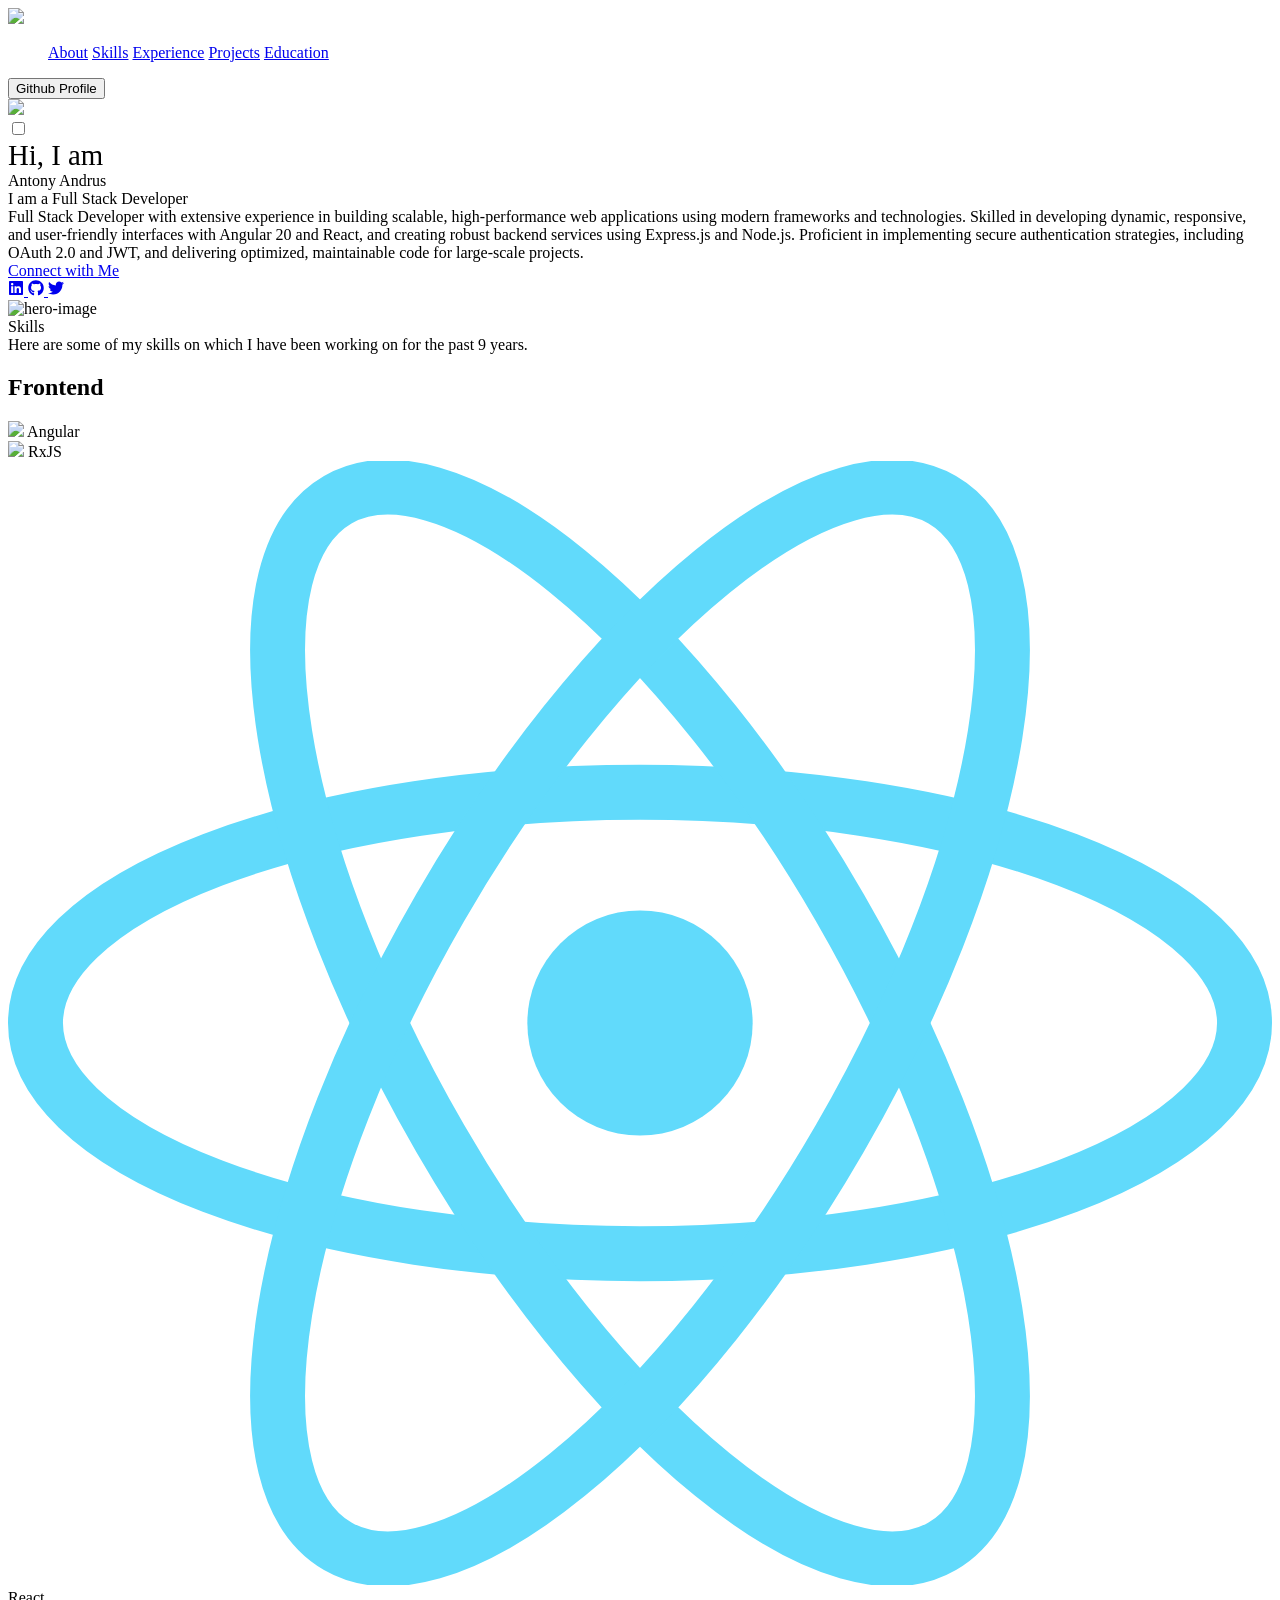
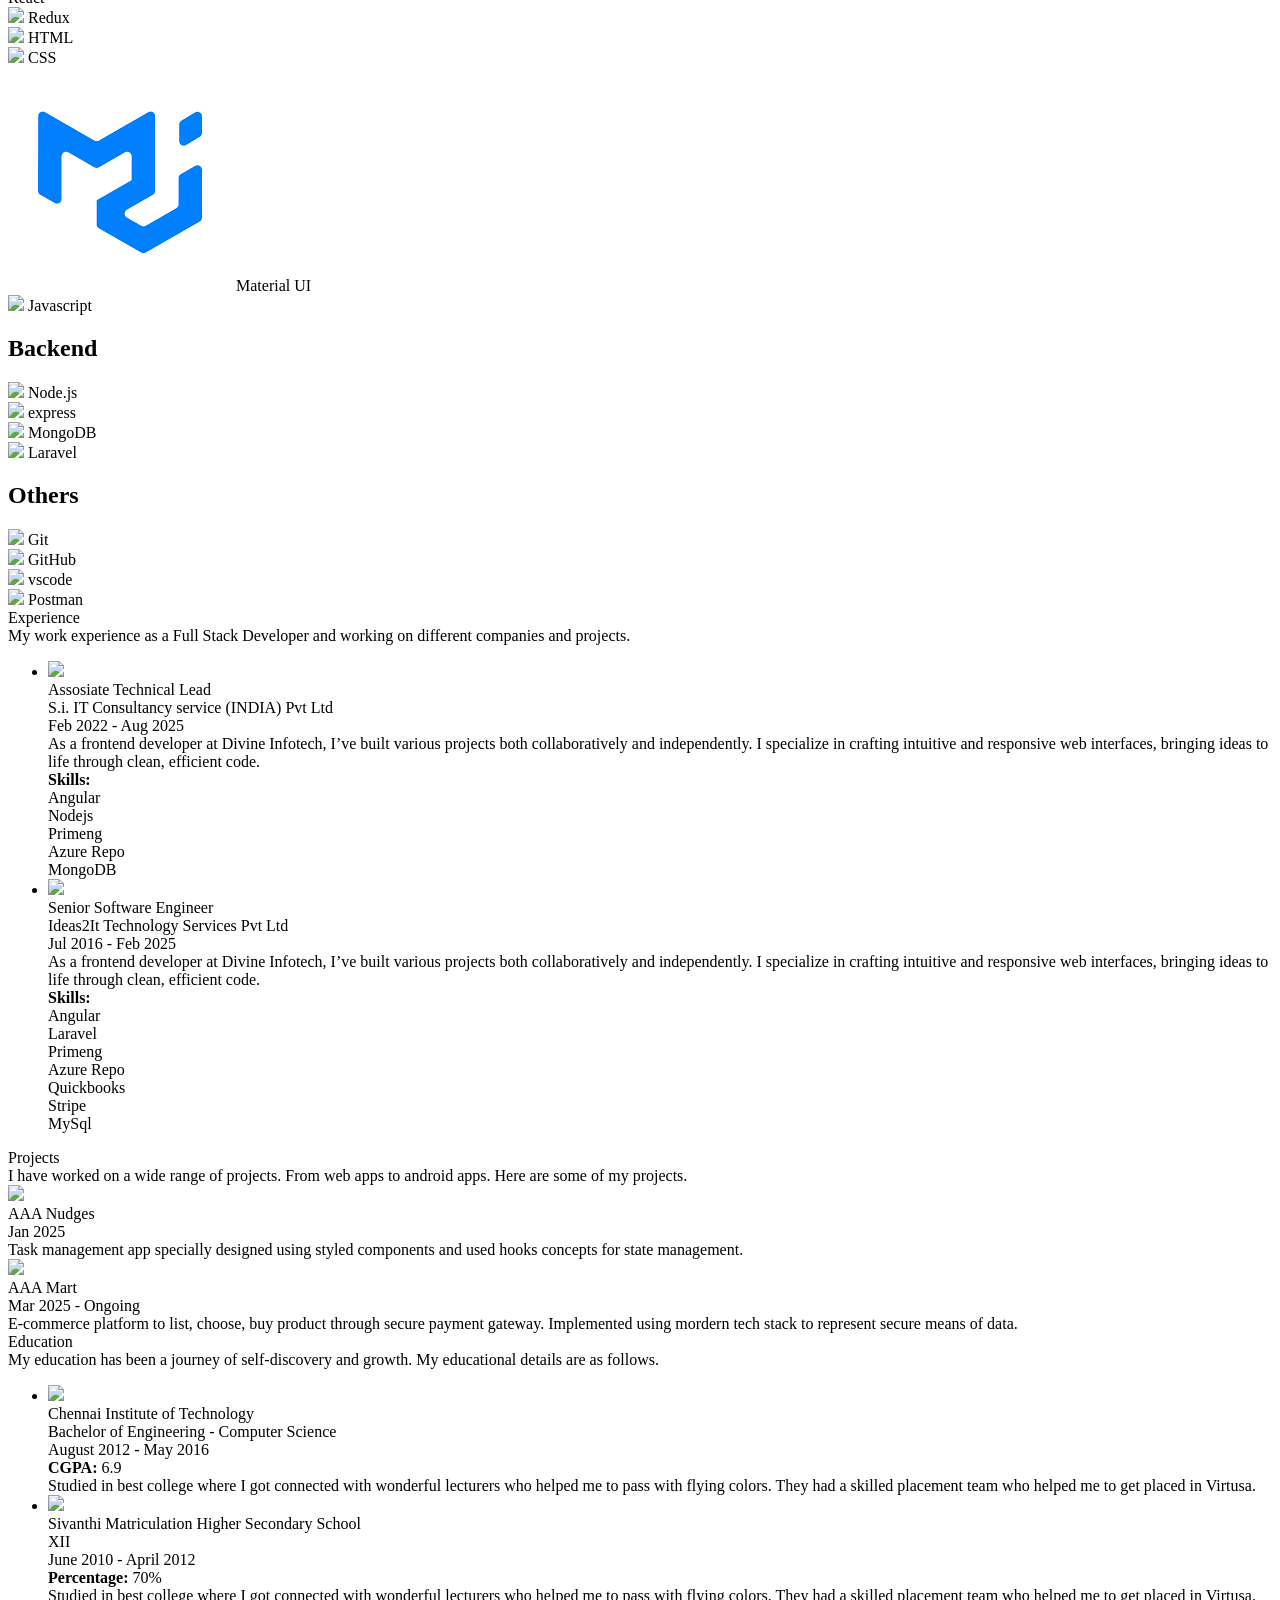
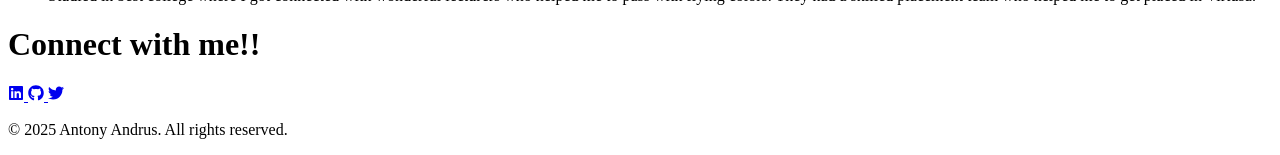
==== docs/index.html @ 0b3fe37d "Fix: Changed href url" ====
<!DOCTYPE html>
<html>

<head>
    <meta charset="UTF-8">
    <base href="/aaa-portfolio/">
    <meta name='target' content='all'>
    <meta name='rating' content='General'>
    <meta name='coverage' content='Worldwide'>
    <meta name='MobileOptimized' content='320'>
    <meta name='distribution' content='Global'>
    <!-- <meta name='HandheldFriendly' content='True'> -->
    <meta http-equiv='Cache-Control' content='no-cache'>
    <meta name='reply-to' content='antonyandrus@gmail.com'>
    <meta name="description" content="This is my portfolio.">
    <meta property="og:title" content="Antony Andrus Portfolio">
    <meta property="og:image" content="./assets/images/prof_img.jpg">
    <meta name="keywords" content="html, meta, tags, web development">
    <meta name="author" content="Antony Andrus, antonyandrus@gmail.com">
    <meta name="viewport" content="width=device-width, initial-scale=1.0">
    <link rel="stylesheet" href="./assets/styles/_main.css">
    <link rel="stylesheet" href="./assets/styles/_media.css">
</head>

<body>
    <div class="layout">
        <div class="header">
            <img src="./assets/images/andrus_prof_initial.png" />
            <ul class="sub-header">
                <a href="#about">About</a>
                <a href="#about">Skills</a>
                <a href="#about">Experience</a>
                <a href="#about">Projects</a>
                <a href="#about">Education</a>
            </ul>
            <button>Github Profile</button>
        </div>
        <div class="mobile-header">
            <img src="./assets/images/andrus_prof_initial.png" />
            <div id="menuToggle" class="burger-menu">
                <input type="checkbox" id="menuCheckbox" />
                <span></span>
                <span></span>
                <span></span>
                <!-- <div class="menu-list">

                </div>
                <ul id="menu" class="menu">
                    <li>
                        <a href="#">
                            <label for="menuCheckbox" onclick="this.parentNode.click();">Home</label>
                        </a>
                    </li>
                    <li>
                        <a href="#about">
                            <label for="menuCheckbox" onclick="this.parentNode.click();">About</label>
                        </a>
                    </li>
                    <li><label for="menuCheckbox"><a>Info</a></label></li>
                    <li><label for="menuCheckbox"><a>Contact</a></label></li>
                    <li>
                        <a href="https://erikterwan.com/" target="_blank">Show me more</a>
                    </li>
                </ul> -->
            </div>
        </div>
        <div id="about" class="about">
            <div class="profile">
                <div class="content">
                    <div class="name">
                        <span style="font-weight: 500; font-size: 1.8rem;">Hi, I am</span>
                        <br />
                        Antony Andrus
                    </div>
                    <div class="designation">
                        I am a Full Stack Developer
                    </div>
                    <div class="intro">
                        Full Stack Developer with extensive experience in building scalable,
                        high-performance web applications using modern frameworks and technologies. Skilled in
                        developing dynamic, responsive, and user-friendly interfaces with Angular 20 and React, and
                        creating robust backend services using Express.js and Node.js. Proficient in implementing secure
                        authentication strategies, including
                        OAuth 2.0 and JWT, and delivering optimized, maintainable code for large-scale projects.
                    </div>
                    <a href="https://www.linkedin.com/in/antony-andrus/" target="display"
                        class="linkedin-connect">Connect with Me</a>
                    <div class="social-websites">
                        <a href="https://www.linkedin.com/in/antony-andrus/" target="_blank"
                            class="sc-ivTmOn fOdEsf text-blue-500 hover:bg-blue-100 hover:text-blue-500">
                            <svg stroke="currentColor" fill="currentColor" stroke-width="0" viewBox="0 0 448 512"
                                height="1em" width="1em" xmlns="http://www.w3.org/2000/svg">
                                <path
                                    d="M416 32H31.9C14.3 32 0 46.5 0 64.3v383.4C0 465.5 14.3 480 31.9 480H416c17.6 0 32-14.5 32-32.3V64.3c0-17.8-14.4-32.3-32-32.3zM135.4 416H69V202.2h66.5V416zm-33.2-243c-21.3 0-38.5-17.3-38.5-38.5S80.9 96 102.2 96c21.2 0 38.5 17.3 38.5 38.5 0 21.3-17.2 38.5-38.5 38.5zm282.1 243h-66.4V312c0-24.8-.5-56.7-34.5-56.7-34.6 0-39.9 27-39.9 54.9V416h-66.4V202.2h63.7v29.2h.9c8.9-16.8 30.6-34.5 62.9-34.5 67.2 0 79.7 44.3 79.7 101.9V416z">
                                </path>
                            </svg>
                        </a>
                        <a href="https://github.com/antonyandrews" target="_blank"
                            class="sc-ivTmOn fOdEsf text-gray-700 hover:bg-gray-100 hover:text-gray-700">
                            <svg stroke="currentColor" fill="currentColor" stroke-width="0" viewBox="0 0 496 512"
                                height="1em" width="1em" xmlns="http://www.w3.org/2000/svg">
                                <path
                                    d="M165.9 397.4c0 2-2.3 3.6-5.2 3.6-3.3.3-5.6-1.3-5.6-3.6 0-2 2.3-3.6 5.2-3.6 3-.3 5.6 1.3 5.6 3.6zm-31.1-4.5c-.7 2 1.3 4.3 4.3 4.9 2.6 1 5.6 0 6.2-2s-1.3-4.3-4.3-5.2c-2.6-.7-5.5.3-6.2 2.3zm44.2-1.7c-2.9.7-4.9 2.6-4.6 4.9.3 2 2.9 3.3 5.9 2.6 2.9-.7 4.9-2.6 4.6-4.6-.3-1.9-3-3.2-5.9-2.9zM244.8 8C106.1 8 0 113.3 0 252c0 110.9 69.8 205.8 169.5 239.2 12.8 2.3 17.3-5.6 17.3-12.1 0-6.2-.3-40.4-.3-61.4 0 0-70 15-84.7-29.8 0 0-11.4-29.1-27.8-36.6 0 0-22.9-15.7 1.6-15.4 0 0 24.9 2 38.6 25.8 21.9 38.6 58.6 27.5 72.9 20.9 2.3-16 8.8-27.1 16-33.7-55.9-6.2-112.3-14.3-112.3-110.5 0-27.5 7.6-41.3 23.6-58.9-2.6-6.5-11.1-33.3 2.6-67.9 20.9-6.5 69 27 69 27 20-5.6 41.5-8.5 62.8-8.5s42.8 2.9 62.8 8.5c0 0 48.1-33.6 69-27 13.7 34.7 5.2 61.4 2.6 67.9 16 17.7 25.8 31.5 25.8 58.9 0 96.5-58.9 104.2-114.8 110.5 9.2 7.9 17 22.9 17 46.4 0 33.7-.3 75.4-.3 83.6 0 6.5 4.6 14.4 17.3 12.1C428.2 457.8 496 362.9 496 252 496 113.3 383.5 8 244.8 8zM97.2 352.9c-1.3 1-1 3.3.7 5.2 1.6 1.6 3.9 2.3 5.2 1 1.3-1 1-3.3-.7-5.2-1.6-1.6-3.9-2.3-5.2-1zm-10.8-8.1c-.7 1.3.3 2.9 2.3 3.9 1.6 1 3.6.7 4.3-.7.7-1.3-.3-2.9-2.3-3.9-2-.6-3.6-.3-4.3.7zm32.4 35.6c-1.6 1.3-1 4.3 1.3 6.2 2.3 2.3 5.2 2.6 6.5 1 1.3-1.3.7-4.3-1.3-6.2-2.2-2.3-5.2-2.6-6.5-1zm-11.4-14.7c-1.6 1-1.6 3.6 0 5.9 1.6 2.3 4.3 3.3 5.6 2.3 1.6-1.3 1.6-3.9 0-6.2-1.4-2.3-4-3.3-5.6-2z">
                                </path>
                            </svg>
                        </a>
                        <a href="https://x.com/antony_andrus" target="_blank"
                            class="sc-ivTmOn fOdEsf text-blue-400 hover:bg-blue-100 hover:text-blue-400">
                            <svg stroke="currentColor" fill="currentColor" stroke-width="0" viewBox="0 0 512 512"
                                height="1em" width="1em" xmlns="http://www.w3.org/2000/svg">
                                <path
                                    d="M459.37 151.716c.325 4.548.325 9.097.325 13.645 0 138.72-105.583 298.558-298.558 298.558-59.452 0-114.68-17.219-161.137-47.106 8.447.974 16.568 1.299 25.34 1.299 49.055 0 94.213-16.568 130.274-44.832-46.132-.975-84.792-31.188-98.112-72.772 6.498.974 12.995 1.624 19.818 1.624 9.421 0 18.843-1.3 27.614-3.573-48.081-9.747-84.143-51.98-84.143-102.985v-1.299c13.969 7.797 30.214 12.67 47.431 13.319-28.264-18.843-46.781-51.005-46.781-87.391 0-19.492 5.197-37.36 14.294-52.954 51.655 63.675 129.3 105.258 216.365 109.807-1.624-7.797-2.599-15.918-2.599-24.04 0-57.828 46.782-104.934 104.934-104.934 30.213 0 57.502 12.67 76.67 33.137 23.715-4.548 46.456-13.32 66.599-25.34-7.798 24.366-24.366 44.833-46.132 57.827 21.117-2.273 41.584-8.122 60.426-16.243-14.292 20.791-32.161 39.308-52.628 54.253z">
                                </path>
                            </svg>
                        </a>
                    </div>
                </div>
                <div class="image">
                    <img src="./assets/images/prof_img.jpg" alt="hero-image" class="content">
                </div>
            </div>
        </div>
        <div class="skill-experiences">
            <div id="skills" class="skill-list">
                <div class="content">
                    <div class="header">
                        Skills
                    </div>
                    <div class="info">
                        Here are some of my skills on which I have been working on for the past 9 years.
                    </div>
                    <div class="skill-boxes">
                        <div class="box">
                            <h2 class="box-header">Frontend</h2>
                            <div class="box-contents">
                                <div class="content">
                                    <img src="./assets/images/angular_gradient.png">
                                    Angular
                                </div>
                                <div class="content">
                                    <img src="./assets/images/Rx_Logo-512-512.png">
                                    RxJS
                                </div>
                                <div class="content">
                                    <img
                                        src="[data-uri]">
                                    React
                                </div>
                                <div class="content">
                                    <img
                                        src="https://d33wubrfki0l68.cloudfront.net/0834d0215db51e91525a25acf97433051f280f2f/c30f5/img/redux.svg">
                                    Redux
                                </div>
                                <div class="content">
                                    <img src="https://www.w3.org/html/logo/badge/html5-badge-h-solo.png">
                                    HTML
                                </div>
                                <div class="content">
                                    <img
                                        src="https://upload.wikimedia.org/wikipedia/commons/thumb/d/d5/CSS3_logo_and_wordmark.svg/1452px-CSS3_logo_and_wordmark.svg.png">
                                    CSS
                                </div>
                                <div class="content">
                                    <img
                                        src="[data-uri]">
                                    Material UI
                                </div>
                                <div class="content">
                                    <img
                                        src="https://upload.wikimedia.org/wikipedia/commons/thumb/6/6a/JavaScript-logo.png/800px-JavaScript-logo.png">
                                    Javascript
                                </div>
                            </div>
                        </div>
                        <div class="box">
                            <h2 class="box-header">Backend</h2>
                            <div class="box-contents">
                                <div class="content">
                                    <img src="./assets//images/nodejs-icon.svg" />
                                    Node.js
                                </div>
                                <div class="content">
                                    <img src="./assets//images/express-js.png" />
                                    express
                                </div>
                                <div class="content">
                                    <img src="./assets/images/Mongodb.png" />
                                    MongoDB
                                </div>
                                <div class="content">
                                    <img src="./assets/images/Laravel-logo.png" />
                                    Laravel
                                </div>
                            </div>
                        </div>
                        <div class="box">
                            <h2 class="box-header">Others</h2>
                            <div class="box-contents">
                                <div class="content">
                                    <img src="./assets//images/Git-Icon-1788C.png" />
                                    Git
                                </div>
                                <div class="content">
                                    <img src="./assets//images/github-mark.png" />
                                    GitHub
                                </div>
                                <div class="content">
                                    <img src="./assets//images/vscode-stable.png" />
                                    vscode
                                </div>
                                <div class="content">
                                    <img src="./assets//images/postman-logo-icon-orange.svg" />
                                    Postman
                                </div>
                            </div>
                        </div>
                    </div>
                </div>
            </div>
            <div id="experience" class="experience-list">
                <div class="content">
                    <div class="header">
                        Experience
                    </div>
                    <div class="info">
                        My work experience as a Full Stack Developer and working on different companies and projects.
                    </div>
                    <div class="experience-boxes">
                        <ul class="experiences">
                            <li class="experience">
                                <div class="ruler">
                                    <span class="start"></span>
                                    <span class="line"></span>
                                </div>
                                <div class="details">
                                    <div class="content">
                                        <div class="header">
                                            <img src="./assets/images/si-logo.png" />
                                            <div class="company">
                                                <div class="designation">
                                                    Assosiate Technical Lead
                                                </div>
                                                <div class="name">
                                                    S.i. IT Consultancy service (INDIA) Pvt Ltd
                                                </div>
                                                <div class="years">
                                                    Feb 2022 - Aug 2025
                                                </div>
                                            </div>
                                        </div>
                                        <div class="responsibility">
                                            <span class="role">
                                                As a frontend developer at Divine Infotech, I’ve built various projects
                                                both collaboratively and independently. I specialize in crafting
                                                intuitive and responsive web interfaces, bringing ideas to life through
                                                clean, efficient code.
                                            </span>
                                            <br />
                                            <div class="skills">
                                                <b>Skills:</b>
                                                <div class="list">
                                                    <div class="items">
                                                        Angular
                                                    </div>
                                                    <div class="items">
                                                        Nodejs
                                                    </div>
                                                    <div class="items">
                                                        Primeng
                                                    </div>
                                                    <div class="items">
                                                        Azure Repo
                                                    </div>
                                                    <div class="items">
                                                        MongoDB
                                                    </div>
                                                </div>
                                            </div>
                                        </div>
                                    </div>
                                </div>
                            </li>
                            <li class="experience">
                                <div class="ruler">
                                    <span class="start"></span>
                                    <span class="line"></span>
                                </div>
                                <div class="details">
                                    <div class="content">
                                        <div class="header">
                                            <img src="./assets/images/ideas2it-logo.svg" />
                                            <div class="company">
                                                <div class="designation">
                                                    Senior Software Engineer
                                                </div>
                                                <div class="name">
                                                    Ideas2It Technology Services Pvt Ltd
                                                </div>
                                                <div class="years">
                                                    Jul 2016 - Feb 2025
                                                </div>
                                            </div>
                                        </div>
                                        <div class="responsibility">
                                            <span class="role">
                                                As a frontend developer at Divine Infotech, I’ve built various projects
                                                both collaboratively and independently. I specialize in crafting
                                                intuitive and responsive web interfaces, bringing ideas to life through
                                                clean, efficient code.
                                            </span>
                                            <br />
                                            <div class="skills">
                                                <b>Skills:</b>
                                                <div class="list">
                                                    <div class="items">
                                                        Angular
                                                    </div>
                                                    <div class="items">
                                                        Laravel
                                                    </div>
                                                    <div class="items">
                                                        Primeng
                                                    </div>
                                                    <div class="items">
                                                        Azure Repo
                                                    </div>
                                                    <div class="items">
                                                        Quickbooks
                                                    </div>
                                                    <div class="items">
                                                        Stripe
                                                    </div>
                                                    <div class="items">
                                                        MySql
                                                    </div>
                                                </div>
                                            </div>
                                        </div>
                                    </div>
                                </div>
                            </li>
                        </ul>
                    </div>
                </div>
            </div>
        </div>
        <div id="projects" class="projects-container">
            <div class="box">
                <div class="header">
                    Projects
                </div>
                <div class="info">
                    I have worked on a wide range of projects. From web apps to android apps. Here are some of my
                    projects.
                </div>
                <div class="project-boxes">
                    <div class="project">
                        <img src="./assets/images/nudges.jpeg" />
                        <div class="details">
                            <div class="title">
                                AAA Nudges
                            </div>
                            <div class="timeline">
                                Jan 2025
                            </div>
                            <div class="description">
                                Task management app specially designed using styled components and used hooks concepts
                                for state management.
                            </div>
                        </div>
                        <!-- <div class="contributors">
                            <img src="./assets/images/andrus_prof_initial.png">
                        </div> -->
                    </div>
                    <div class="project">
                        <img src="./assets/images/aaa-mart.jpeg" />
                        <div class="details">
                            <div class="title">
                                AAA Mart
                            </div>
                            <div class="timeline">
                                Mar 2025 - Ongoing
                            </div>
                            <div class="description">
                                E-commerce platform to list, choose, buy product through secure payment gateway.
                                Implemented using mordern tech stack to represent secure means of data.
                            </div>
                        </div>
                        <!-- <div class="contributors">
                            <img src="./assets/images/andrus_prof_initial.png">
                        </div> -->
                    </div>
                </div>
            </div>
        </div>
        <div class="education-contact">
            <div id="education" class="education-list">
                <div class="container">
                    <div class="title">
                        Education
                    </div>
                    <div class="description">
                        My education has been a journey of self-discovery and growth. My educational details are as
                        follows.
                    </div>
                    <div class="listings">
                        <ul class="list">
                            <li class="item">
                                <div class="content">
                                    <div class="box">
                                        <div class="college">
                                            <div class="details">
                                                <img src="./assets/images/chennai-cit-logo.svg">
                                                <div class="name">
                                                    <div class="title">
                                                        Chennai Institute of Technology
                                                    </div>
                                                    <div class="course">
                                                        Bachelor of Engineering - Computer Science
                                                    </div>
                                                    <div class="years">
                                                        August 2012 - May 2016
                                                    </div>
                                                </div>
                                            </div>
                                            <div class="grade">
                                                <b>CGPA: </b> 6.9
                                            </div>
                                            <div class="desc">
                                                <span class="desc-content">
                                                    Studied in best college where I got connected with wonderful
                                                    lecturers who helped me to pass with flying colors. They had a
                                                    skilled placement team who helped me to get placed in Virtusa.
                                                </span>
                                            </div>
                                        </div>
                                    </div>
                                </div>
                                <div class="ruler">
                                    <span class="line"></span>
                                    <span class="start"></span>
                                </div>
                            </li>
                            <li class="item">
                                <div class="content">
                                    <div class="box">
                                        <div class="college">
                                            <div class="details">
                                                <img src="./assets/images/education-dummy.png">
                                                <div class="name">
                                                    <div class="title">
                                                        Sivanthi Matriculation Higher Secondary School
                                                    </div>
                                                    <div class="course">
                                                        XII
                                                    </div>
                                                    <div class="years">
                                                        June 2010 - April 2012
                                                    </div>
                                                </div>
                                            </div>
                                            <div class="grade">
                                                <b>Percentage: </b> 70%
                                            </div>
                                            <div class="desc">
                                                <span class="desc-content">
                                                    Studied in best college where I got connected with wonderful
                                                    lecturers who helped me to pass with flying colors. They had a
                                                    skilled placement team who helped me to get placed in Virtusa.
                                                </span>
                                            </div>
                                        </div>
                                    </div>
                                </div>
                                <div class="ruler">
                                    <span class="line"></span>
                                    <span class="start"></span>
                                </div>
                            </li>
                        </ul>
                    </div>
                </div>
            </div>
        </div>
        <div class="footer">
            <footer class="footer-container">
                <h1 class="footer-header">Connect with me!!</h1>
                <div class="social-links">
                    <a href="https://www.linkedin.com/in/antony-andrus/" target="_blank"
                        class="sc-ivTmOn fOdEsf text-blue-500 hover:bg-blue-100 hover:text-blue-500">
                        <svg stroke="currentColor" fill="currentColor" stroke-width="0" viewBox="0 0 448 512"
                            height="1em" width="1em" xmlns="http://www.w3.org/2000/svg">
                            <path
                                d="M416 32H31.9C14.3 32 0 46.5 0 64.3v383.4C0 465.5 14.3 480 31.9 480H416c17.6 0 32-14.5 32-32.3V64.3c0-17.8-14.4-32.3-32-32.3zM135.4 416H69V202.2h66.5V416zm-33.2-243c-21.3 0-38.5-17.3-38.5-38.5S80.9 96 102.2 96c21.2 0 38.5 17.3 38.5 38.5 0 21.3-17.2 38.5-38.5 38.5zm282.1 243h-66.4V312c0-24.8-.5-56.7-34.5-56.7-34.6 0-39.9 27-39.9 54.9V416h-66.4V202.2h63.7v29.2h.9c8.9-16.8 30.6-34.5 62.9-34.5 67.2 0 79.7 44.3 79.7 101.9V416z">
                            </path>
                        </svg>
                    </a>
                    <a href="https://github.com/antonyandrews" target="_blank"
                        class="sc-ivTmOn fOdEsf text-gray-700 hover:bg-gray-100 hover:text-gray-700">
                        <svg stroke="currentColor" fill="currentColor" stroke-width="0" viewBox="0 0 496 512"
                            height="1em" width="1em" xmlns="http://www.w3.org/2000/svg">
                            <path
                                d="M165.9 397.4c0 2-2.3 3.6-5.2 3.6-3.3.3-5.6-1.3-5.6-3.6 0-2 2.3-3.6 5.2-3.6 3-.3 5.6 1.3 5.6 3.6zm-31.1-4.5c-.7 2 1.3 4.3 4.3 4.9 2.6 1 5.6 0 6.2-2s-1.3-4.3-4.3-5.2c-2.6-.7-5.5.3-6.2 2.3zm44.2-1.7c-2.9.7-4.9 2.6-4.6 4.9.3 2 2.9 3.3 5.9 2.6 2.9-.7 4.9-2.6 4.6-4.6-.3-1.9-3-3.2-5.9-2.9zM244.8 8C106.1 8 0 113.3 0 252c0 110.9 69.8 205.8 169.5 239.2 12.8 2.3 17.3-5.6 17.3-12.1 0-6.2-.3-40.4-.3-61.4 0 0-70 15-84.7-29.8 0 0-11.4-29.1-27.8-36.6 0 0-22.9-15.7 1.6-15.4 0 0 24.9 2 38.6 25.8 21.9 38.6 58.6 27.5 72.9 20.9 2.3-16 8.8-27.1 16-33.7-55.9-6.2-112.3-14.3-112.3-110.5 0-27.5 7.6-41.3 23.6-58.9-2.6-6.5-11.1-33.3 2.6-67.9 20.9-6.5 69 27 69 27 20-5.6 41.5-8.5 62.8-8.5s42.8 2.9 62.8 8.5c0 0 48.1-33.6 69-27 13.7 34.7 5.2 61.4 2.6 67.9 16 17.7 25.8 31.5 25.8 58.9 0 96.5-58.9 104.2-114.8 110.5 9.2 7.9 17 22.9 17 46.4 0 33.7-.3 75.4-.3 83.6 0 6.5 4.6 14.4 17.3 12.1C428.2 457.8 496 362.9 496 252 496 113.3 383.5 8 244.8 8zM97.2 352.9c-1.3 1-1 3.3.7 5.2 1.6 1.6 3.9 2.3 5.2 1 1.3-1 1-3.3-.7-5.2-1.6-1.6-3.9-2.3-5.2-1zm-10.8-8.1c-.7 1.3.3 2.9 2.3 3.9 1.6 1 3.6.7 4.3-.7.7-1.3-.3-2.9-2.3-3.9-2-.6-3.6-.3-4.3.7zm32.4 35.6c-1.6 1.3-1 4.3 1.3 6.2 2.3 2.3 5.2 2.6 6.5 1 1.3-1.3.7-4.3-1.3-6.2-2.2-2.3-5.2-2.6-6.5-1zm-11.4-14.7c-1.6 1-1.6 3.6 0 5.9 1.6 2.3 4.3 3.3 5.6 2.3 1.6-1.3 1.6-3.9 0-6.2-1.4-2.3-4-3.3-5.6-2z">
                            </path>
                        </svg>
                    </a>
                    <a href="https://x.com/antony_andrus" target="_blank"
                        class="sc-ivTmOn fOdEsf text-blue-400 hover:bg-blue-100 hover:text-blue-400">
                        <svg stroke="currentColor" fill="currentColor" stroke-width="0" viewBox="0 0 512 512"
                            height="1em" width="1em" xmlns="http://www.w3.org/2000/svg">
                            <path
                                d="M459.37 151.716c.325 4.548.325 9.097.325 13.645 0 138.72-105.583 298.558-298.558 298.558-59.452 0-114.68-17.219-161.137-47.106 8.447.974 16.568 1.299 25.34 1.299 49.055 0 94.213-16.568 130.274-44.832-46.132-.975-84.792-31.188-98.112-72.772 6.498.974 12.995 1.624 19.818 1.624 9.421 0 18.843-1.3 27.614-3.573-48.081-9.747-84.143-51.98-84.143-102.985v-1.299c13.969 7.797 30.214 12.67 47.431 13.319-28.264-18.843-46.781-51.005-46.781-87.391 0-19.492 5.197-37.36 14.294-52.954 51.655 63.675 129.3 105.258 216.365 109.807-1.624-7.797-2.599-15.918-2.599-24.04 0-57.828 46.782-104.934 104.934-104.934 30.213 0 57.502 12.67 76.67 33.137 23.715-4.548 46.456-13.32 66.599-25.34-7.798 24.366-24.366 44.833-46.132 57.827 21.117-2.273 41.584-8.122 60.426-16.243-14.292 20.791-32.161 39.308-52.628 54.253z">
                            </path>
                        </svg>
                    </a>
                </div>
                <p>© 2025 Antony Andrus. All rights reserved.</p>
            </footer>
        </div>
    </div>
</body>

</html>
---- docs/assets/styles/_main.css ----
* {
    box-sizing: border-box;
    font-family: Poppins, sans-serif;
    margin: 0;
    padding: 0;
}

html, body {
  width: 100%;
  overflow-x: hidden;
}

audio,
canvas,
embed,
iframe,
img,
object,
svg,
video {
    display: block;
}

menu,
ol,
ul {
    list-style: none;
    margin: 0;
    padding: 0;
}

img,
video {
    max-width: 100%;
}

.layout {
    padding: 1rem;
}

.layout .header {
    display: flex;
    gap: 1;
    justify-content: space-around;
    position: sticky;
}

.layout .header img {
    width: 3rem;
    height: 3rem;
    border-radius: 0.5rem;
}

.layout .header .sub-header {
    padding: 0;
    display: flex;
    gap: 4rem;
    align-items: center;
    justify-content: space-evenly;
}

.layout .header .sub-header a {
    text-decoration: none;
    color: #005BAC;
}

.layout .header button {
    color: #005BAC;
    padding: 10px 20px;
    border: 1px solid #005BAC;
    text-align: center;
    text-decoration: none;
    display: inline-block;
    font-size: 16px;
    cursor: pointer;
    transition: background-color 0.3s ease;
    border-radius: 1.5rem;
}

.layout .about {
    display: flex;
    -webkit-box-pack: center;
    justify-content: center;
    padding: 80px 30px;
}

.layout .about .profile {
    position: relative;
    display: flex;
    -webkit-box-pack: justify;
    justify-content: space-between;
    -webkit-box-align: center;
    align-items: center;
    width: 100%;
    max-width: 1100px;
}

.layout .about .profile .content {
    order: 1;
    width: 100%;
}

.layout .about .profile .content .name {
    font-weight: 700;
    font-size: 50px;
    line-height: 68px;
}

.layout .about .profile .content .designation {
    font-weight: 600;
    font-size: 32px;
    display: flex;
    gap: 12px;
    line-height: 68px;
}

.layout .about .profile .content .intro {
    font-size: 18px;
    line-height: 32px;
    margin-bottom: 42px;
}

.layout .about .profile .content .linkedin-connect {
    appearance: button;
    width: 95%;
    max-width: 300px;
    text-align: center;
    cursor: pointer;
    font-size: 20px;
    font-weight: 600;
    text-decoration: none;
    padding: 16px 0px;
    border-radius: 8px;
    border: 2px solid #005BAC;
    border-image: initial;
    transition: 0.4s ease-in-out;
    color: #005BAC;
}

.layout .about .profile .content .social-websites {
    display: flex;
    -webkit-box-pack: start;
    justify-content: start;
    -webkit-box-align: center;
    align-items: center;
    gap: 40px;
    margin-top: 30px;
}

.layout .about .profile .content a {
    color: #005BAC;
    font-size: 28px;
    transition: transform 0.3s ease-in-out;
}

.layout .about .profile .image {
    width: 100%;
    display: flex;
    order: 2;
    -webkit-box-pack: end;
    justify-content: end;
    gap: 12px;
}

.layout .about .profile .image .content {
    position: relative;
    width: 100%;
    height: 100%;
    max-width: 400px;
    max-height: 400px;
    border-radius: 50%;
    border: 2px solid #005BAC;
}

/* Skills and Experience start */

.layout .skill-experiences {
    background: linear-gradient(38.73deg, rgba(204, 0, 187, 0.15) 0%, rgba(201, 32, 184, 0) 50%), linear-gradient(141.27deg, rgba(0, 70, 209, 0) 50%, rgba(0, 70, 209, 0.15) 100%);
    width: 100%;
    clip-path: polygon(0px 0px, 100% 0px, 100% 100%, 30% 98%, 0px 100%);
}

/* Skill List start */

.layout .skill-experiences .skill-list {
    display: flex;
    flex-direction: column;
    -webkit-box-pack: center;
    justify-content: center;
    position: relative;
    z-index: 1;
    -webkit-box-align: center;
    align-items: center;
}

.layout .skill-experiences .skill-list .content {
    position: relative;
    display: flex;
    -webkit-box-pack: justify;
    justify-content: space-between;
    -webkit-box-align: center;
    align-items: center;
    flex-direction: column;
    width: 100%;
    max-width: 1100px;
    gap: 12px;
}

.layout .skill-experiences .skill-list .content .header {
    font-size: 42px;
    text-align: center;
    font-weight: 600;
    margin-top: 20px;
}

.layout .skill-experiences .skill-list .content .info {
    font-size: 18px;
    text-align: center;
    max-width: 600px;
}

.layout .skill-experiences .skill-list .content .skill-boxes {
    width: 100%;
    display: flex;
    flex-wrap: wrap;
    margin-top: 30px;
    gap: 30px;
    -webkit-box-pack: center;
    justify-content: center;
}

.layout .skill-experiences .skill-list .content .skill-boxes .box {
    width: 100%;
    max-width: 500px;
    border: 0.1px solid #005BAC;
    box-shadow: rgba(23, 92, 230, 0.15) 0px 4px 24px;
    border-radius: 16px;
    padding: 18px 36px;
}

.layout .skill-experiences .skill-list .content .skill-boxes .box .box-header {
    font-size: 28px;
    font-weight: 600;
    margin-bottom: 20px;
    text-align: center;
}

.layout .skill-experiences .skill-list .content .skill-boxes .box .box-contents {
    display: flex;
    -webkit-box-pack: center;
    justify-content: center;
    flex-wrap: wrap;
    gap: 12px;
    margin-bottom: 20px;
}

.layout .skill-experiences .skill-list .content .skill-boxes .box .box-contents .content {
    font-size: 16px;
    font-weight: 400;
    border: 1px solid #005BAC;
    border-radius: 12px;
    padding: 12px 16px;
    display: flex;
    -webkit-box-align: center;
    align-items: center;
    -webkit-box-pack: center;
    justify-content: center;
    gap: 8px;
    max-width: 150px;
    flex-direction: row;
}

.layout .skill-experiences .skill-list .content .skill-boxes .box .box-contents .content img {
    width: 24px;
    height: 24px;
}

/* /* Skill List End */
/* Experience List start */

.layout .skill-experiences .experience-list {
    display: flex;
    flex-direction: column;
    -webkit-box-pack: center;
    justify-content: center;
    position: relative;
    z-index: 1;
    -webkit-box-align: center;
    align-items: center;
    padding: 40px 0px 80px;
}

.layout .skill-experiences .experience-list .content {
    position: relative;
    display: flex;
    -webkit-box-pack: justify;
    justify-content: space-between;
    -webkit-box-align: center;
    align-items: center;
    flex-direction: column;
    width: 100%;
    max-width: 1350px;
    padding: 80px 0px;
    gap: 12px;
}

.layout .skill-experiences .experience-list .content .header {
    font-size: 42px;
    text-align: center;
    font-weight: 600;
    margin-top: 20px;
}

.layout .skill-experiences .experience-list .content .info {
    font-size: 18px;
    text-align: center;
    max-width: 600px;
}

.layout .skill-experiences .experience-list .content .experience-boxes {
    width: 100%;
    max-width: 1000px;
    margin-top: 10px;
    display: flex;
    flex-direction: column;
    -webkit-box-align: center;
    align-items: center;
    -webkit-box-pack: center;
    justify-content: center;
    gap: 12px;
}

.layout .skill-experiences .experience-list .content .experiences {
    display: flex;
    flex-direction: column;
    padding: 6px 16px;
    -webkit-box-flex: 1;
    flex-grow: 1;
}

.layout .skill-experiences .experience-list .content .experiences .experience {
    list-style: none;
    display: flex;
    position: relative;
    min-height: 70px;
}

.layout .skill-experiences .experience-list .content .experiences .experience::before {
    content: "";
    flex: 1 1 0%;
    padding: 6px 16px;
}

.layout .skill-experiences .experience-list .content .experiences .experience .ruler {
    display: flex;
    flex-direction: column;
    flex: 0 1 0%;
    -webkit-box-align: center;
    align-items: center;
}

.layout .skill-experiences .experience-list .content .experiences .experience .ruler .start {
    display: flex;
    align-self: baseline;
    border-style: solid;
    border-width: 2px;
    padding: 4px;
    border-radius: 50%;
    box-shadow: none;
    margin: 11.5px 0px;
    background-color: transparent;
    border-color: #005BAC;
}

.layout .skill-experiences .experience-list .content .experiences .experience .ruler .line {
    width: 2px;
    -webkit-box-flex: 1;
    flex-grow: 1;
    background-color: #005BAC;
    ;
}

.layout .skill-experiences .experience-list .content .experiences .experience .details {
    margin: 0px;
    font-family: Roboto, Helvetica, Arial, sans-serif;
    font-weight: 400;
    font-size: 1rem;
    line-height: 1.5;
    letter-spacing: 0.00938em;
    flex: 1 1 0%;
    text-align: left;
    padding: 12px 16px;
}

.layout .skill-experiences .experience-list .content .experiences .experience .content {
    width: 650px;
    border-radius: 10px;
    padding: 12px 16px;
    -webkit-box-pack: justify;
    justify-content: space-between;
    position: relative;
    overflow: hidden;
    display: flex;
    flex-direction: column;
    gap: 12px;
    transition: 0.3s ease-in-out;
    border: 0.1px solid rgb(48, 110, 232);
    box-shadow: rgba(23, 92, 230, 0.15) 0px 4px 24px;
}

.layout .skill-experiences .experience-list .content .experiences .experience .content .header {
    width: 100%;
    display: flex;
    gap: 12px;
}

.layout .skill-experiences .experience-list .content .experiences .experience .content .header img {
    height: 50px;
    border-radius: 10px;
    margin-top: 4px;
}

.layout .skill-experiences .experience-list .content .experiences .experience .content .header .company {
    width: 100%;
    display: flex;
    align-items: start;
    flex-direction: column;
}

.layout .skill-experiences .experience-list .content .experiences .experience .content .header .company .designation {
    font-size: 18px;
    font-weight: 600;
}

.layout .skill-experiences .experience-list .content .experiences .experience .content .header .company .name {
    font-size: 14px;
    font-weight: 500;
}

.layout .skill-experiences .experience-list .content .experiences .experience .content .header .company .years {
    font-size: 12px;
    font-weight: 400;
}

.layout .skill-experiences .experience-list .content .experiences .experience .content .responsibility {
    width: 100%;
    font-size: 15px;
    font-weight: 400;
    margin-bottom: 10px;
}

.layout .skill-experiences .experience-list .content .experiences .experience .content .responsibility .role {
    overflow: hidden;
    display: -webkit-box;
    max-width: 100%;
    -webkit-line-clamp: 4;
    -webkit-box-orient: vertical;
    text-overflow: ellipsis;
}

.layout .skill-experiences .experience-list .content .experiences .experience .content .responsibility .skills {
    width: 100%;
    display: flex;
    gap: 12px;
    margin-top: -10px;
}

.layout .skill-experiences .experience-list .content .experiences .experience .content .responsibility .skills .list {
    display: flex;
    flex-wrap: wrap;
    gap: 8px;
}

.layout .skill-experiences .experience-list .content .experiences .experience .content .responsibility .skills .list .items {
    font-size: 15px;
    font-weight: 400;
}

/* Experience End */

/* Projects Start */

.layout .projects-container {
    background: linear-gradient(343.07deg, rgba(67, 172, 233, 0.06) 5.71%, rgba(45, 134, 202, 0) 64.83%);
    display: flex;
    flex-direction: column;
    -webkit-box-pack: center;
    justify-content: center;
    position: relative;
    z-index: 1;
    -webkit-box-align: center;
    align-items: center;
    clip-path: polygon(0px 0px, 100% 0px, 100% 100%, 100% 98%, 0px 100%);
}

.layout .projects-container .box {
    position: relative;
    display: flex;
    -webkit-box-pack: justify;
    justify-content: space-between;
    -webkit-box-align: center;
    align-items: center;
    flex-direction: column;
    width: 100%;
    max-width: 1350px;
    padding: 10px 0px 100px;
    gap: 12px;
}

.layout .projects-container .box .header {
    font-size: 42px;
    text-align: center;
    font-weight: 600;
    margin-top: 20px;
}

.layout .projects-container .box .info {
    font-size: 18px;
    text-align: center;
    max-width: 600px;
}

.layout .projects-container .box .project-boxes {
    display: flex;
    -webkit-box-pack: center;
    justify-content: center;
    -webkit-box-align: center;
    align-items: center;
    gap: 28px;
    flex-wrap: wrap;
}

.layout .projects-container .box .project-boxes .project {
    width: 330px;
    height: 355px;
    cursor: pointer;
    border-radius: 10px;
    box-shadow: rgba(75, 202, 237, 0.4) 0px 0px 12px 4px;
    overflow: hidden;
    padding: 26px 20px;
    display: flex;
    flex-direction: column;
    gap: 14px;
    transition: 0.5s ease-in-out;
}

.layout .projects-container .box .project-boxes .project img {
    width: 100%;
    height: 180px;
    background-color: rgb(255, 255, 255);
    border-radius: 10px;
    box-shadow: rgba(0, 0, 0, 0.3) 0px 0px 16px 2px;
}

.layout .projects-container .box .project-boxes .project .details {
    width: 100%;
    display: flex;
    flex-direction: column;
    gap: 0px;
    padding: 0px 2px;
}

.layout .projects-container .box .project-boxes .project .details .title {
    font-size: 20px;
    font-weight: 600;
    display: -webkit-box;
    max-width: 100%;
    -webkit-line-clamp: 2;
    -webkit-box-orient: vertical;
    overflow: hidden;
    text-overflow: ellipsis;
}

.layout .projects-container .box .project-boxes .project .details .timeline {
    font-size: 12px;
    margin-left: 2px;
    font-weight: 400;
}

.layout .projects-container .box .project-boxes .project .details .description {
    font-weight: 400;
    overflow: hidden;
    margin-top: 8px;
    display: -webkit-box;
    max-width: 100%;
    -webkit-line-clamp: 3;
    -webkit-box-orient: vertical;
    text-overflow: ellipsis;
}

.layout .projects-container .box .project-boxes .project .contributors {
    display: flex;
    -webkit-box-align: center;
    align-items: center;
    padding-left: 10px;
}

.layout .projects-container .box .project-boxes .project .contributors img {
    width: 38px;
    height: 38px;
    border-radius: 50%;
    margin-left: -10px;
    box-shadow: rgba(75, 202, 237, 0.4) 0px 0px 10px;
    border: 3px solid #005BAC;
}

/* Projects End */

/* Education Starts */
.layout .education-contact {
    background: linear-gradient(38.73deg, rgba(204, 0, 187, 0.15) 0%, rgba(201, 32, 184, 0) 50%), linear-gradient(141.27deg, rgba(0, 70, 209, 0) 50%, rgba(0, 70, 209, 0.15) 100%);
    width: 100%;
    clip-path: polygon(0px 0px, 100% 0px, 100% 100%, 30% 98%, 0px 100%);
}

.layout .education-contact .education-list {
    display: flex;
    flex-direction: column;
    -webkit-box-pack: center;
    justify-content: center;
    position: relative;
    z-index: 1;
    -webkit-box-align: center;
    align-items: center;
    padding: 0px 0px 60px;
}

.layout .education-contact .education-list .container {
    position: relative;
    display: flex;
    -webkit-box-pack: justify;
    justify-content: space-between;
    -webkit-box-align: center;
    align-items: center;
    flex-direction: column;
    width: 100%;
    max-width: 1350px;
    padding: 40px 0px 0px;
    gap: 12px;
}

.layout .education-contact .education-list .container .title {
    font-size: 42px;
    text-align: center;
    font-weight: 600;
    margin-top: 20px;
}

.layout .education-contact .education-list .container .description {
    font-size: 18px;
    text-align: center;
    max-width: 600px;
}

.layout .education-contact .education-list .container .listings {
    width: 100%;
    max-width: 1000px;
    margin-top: 10px;
    display: flex;
    flex-direction: column;
    -webkit-box-align: center;
    align-items: center;
    -webkit-box-pack: center;
    justify-content: center;
    gap: 12px;
}

.layout .education-contact .education-list .container .listings .list {
    display: flex;
    flex-direction: column;
    padding: 6px 16px;
    -webkit-box-flex: 1;
    flex-grow: 1;
}

.layout .education-contact .education-list .container .listings .list .item {
    list-style: none;
    display: flex;
    position: relative;
    min-height: 70px;
}

.layout .education-contact .education-list .container .listings .list .item::before {
    content: "";
    flex: 1 1 0%;
    padding: 6px 16px;
}

.layout .education-contact .education-list .container .listings .list .item .content {
    margin: 0px;
    font-family: Roboto, Helvetica, Arial, sans-serif;
    font-weight: 400;
    font-size: 1rem;
    line-height: 1.5;
    letter-spacing: 0.00938em;
    flex: 1 1 0%;
    text-align: left;
    padding: 12px 16px;
}

.layout .education-contact .education-list .container .listings .list .item .content .box {
    opacity: 1;
    transform: translateY(0px);
    transition: opacity 0.6s, transform 0.6s;
}

.layout .education-contact .education-list .container .listings .list .item .content .box .college {
    width: 650px;
    border-radius: 10px;
    box-shadow: #005BAC 0px 4px 24px;
    padding: 12px 16px;
    -webkit-box-pack: justify;
    justify-content: space-between;
    position: relative;
    overflow: hidden;
    display: flex;
    flex-direction: column;
    gap: 12px;
    transition: 0.3s ease-in-out;
    border: 0.1px solid #005BAC;
}

.layout .education-contact .education-list .container .listings .list .item .content .box .college .details {
    width: 100%;
    display: flex;
    gap: 12px;
}

.layout .education-contact .education-list .container .listings .list .item .content .box .college .details img {
    height: 50px;
    background-color: #005BAC;
    border-radius: 10px;
    margin-top: 4px;
}

.layout .education-contact .education-list .container .listings .list .item .content .box .college .details .name {
    width: 100%;
    display: flex;
    flex-direction: column;
}

.layout .education-contact .education-list .container .listings .list .item .content .box .college .details .name .title {
    font-size: 18px;
    font-weight: 600;
    margin-top: 0;
    text-align: left;
}

.layout .education-contact .education-list .container .listings .list .item .content .box .college .details .name .course {
    font-size: 14px;
    font-weight: 500;
}

.layout .education-contact .education-list .container .listings .list .item .content .box .college .details .name .years {
    font-size: 12px;
    font-weight: 400;
}

.layout .education-contact .education-list .container .listings .list .item .content .box .college .grade {
    font-size: 14px;
    font-weight: 500;
}

.layout .education-contact .education-list .container .listings .list .item .content .box .college .desc {
    width: 100%;
    font-size: 15px;
    font-weight: 400;
    margin-bottom: 10px;
}

.layout .education-contact .education-list .container .listings .list .item .content .box .college .desc .desc-content {
    overflow: hidden;
    display: -webkit-box;
    max-width: 100%;
    -webkit-line-clamp: 4;
    -webkit-box-orient: vertical;
    text-overflow: ellipsis;
}

.layout .education-contact .education-list .container .listings .list .item .ruler {
    display: flex;
    flex-direction: column;
    flex: 0 1 0%;
    -webkit-box-align: center;
    align-items: center;
}

.layout .education-contact .education-list .container .listings .list .item .ruler .start {
    display: flex;
    align-self: baseline;
    border-style: solid;
    border-width: 2px;
    padding: 4px;
    border-radius: 50%;
    box-shadow: none;
    margin: 11.5px 0px;
    background-color: transparent;
    border-color: #005BAC;
}

.layout .education-contact .education-list .container .listings .list .item .ruler .line {
    width: 2px;
    background: #005BAC;
    -webkit-box-flex: 1;
    flex-grow: 1;
}

/* Education Ends */

/* Footer Starts */

.layout .footer {
    width: 100%;
    padding: 2rem 0px;
    display: flex;
    -webkit-box-pack: center;
    justify-content: center;
}

.layout .footer .footer-container {
    width: 100%;
    max-width: 1200px;
    display: flex;
    flex-direction: column;
    gap: 14px;
    -webkit-box-align: center;
    align-items: center;
    padding: 1rem;
}

.layout .footer .footer-container .footer-header {
    font-weight: 600;
    font-size: 20px;
    color: #005BAC;
}

.layout .footer .footer-container .social-links {
    display: flex;
    margin-top: 1rem;
}

.layout .footer .footer-container .social-links a {
    display: inline-block;
    margin: 0px 1rem;
    font-size: 1.5rem;
    transition: color 0.2s ease-in-out;
    color: #005BAC;
}

.layout .footer .footer-container .social-links p {
    margin-top: 1.5rem;
    font-size: 0.9rem;
    text-align: center;
}
---- docs/assets/styles/_media.css ----
@media screen and (max-width: 1440px) {
    .layout .mobile-header {
        display: none;
    }
}

@media screen and (max-width: 1024px) {
    .layout .mobile-header {
        display: none;
    }
}

@media screen and (max-width: 768px) {
    .layout .mobile-header {
        display: none;
    }

    .layout .mobile-header img {
        width: 3rem;
        height: 3rem;
        border-radius: 0.5rem;
    }

    .layout .header .sub-header {
        gap: 2rem;
    }

    .layout .about .profile {
        flex-direction: column;
    }

    .layout .about .profile .image {
        order: 1;
        justify-content: center;
    }

    .layout .about .profile .content {
        order: 2;
        text-align: center;
    }

    .layout .about .profile .content .designation {
        justify-content: center;
    }

    .layout .about .profile .content .social-websites {
        justify-content: center;
    }
}

@media screen and (max-width: 640px) {
    .layout .header {
        display: none;
    }

    .layout .mobile-header {
        display: flex;
        justify-content: space-between;
    }

    .layout .mobile-header .burger-menu {
        display: block;
        z-index: 1;
        -webkit-user-select: none;
        user-select: none;
    }

    .layout .mobile-header .burger-menu input {
        display: block;
        width: 40px;
        height: 32px;
        position: absolute;
        top: -7px;
        left: -5px;
        cursor: pointer;
        opacity: 0;
        z-index: 2;
        -webkit-touch-callout: none;
    }

    .layout .mobile-header .burger-menu span {
        display: block;
        width: 33px;
        height: 4px;
        margin-bottom: 5px;
        position: relative;

        background: #cdcdcd;
        border-radius: 3px;

        z-index: 1;

        transform-origin: 4px 0px;

        transition: transform 0.5s cubic-bezier(0.77, 0.2, 0.05, 1.0),
            background 0.5s cubic-bezier(0.77, 0.2, 0.05, 1.0),
            opacity 0.55s ease;
    }

    .layout .mobile-header .burger-menu span:first-child {
        transform-origin: 0% 0%;
    }

    .layout .mobile-header .burger-menu span:nth-last-child(2) {
        transform-origin: 0% 100%;
    }

    /* 
 * Transform all the slices of hamburger
 * into a crossmark.
 */
    .layout .mobile-header .burger-menu input:checked~span {
        opacity: 1;
        transform: rotate(45deg) translate(-2px, -1px);
        background: #232323;
    }

    /*
 * But let's hide the middle one.
 */
    .layout .mobile-header .burger-menu input:checked~span:nth-last-child(3) {
        opacity: 0;
        transform: rotate(0deg) scale(0.2, 0.2);
    }

    /*
 * Ohyeah and the last one should go the other direction
 */
    .layout .mobile-header .burger-menu input:checked~span:nth-last-child(2) {
        transform: rotate(-45deg) translate(0, -1px);
    }

    /*
 * Make this absolute positioned
 * at the top left of the screen
 */
    .layout .mobile-header .burger-menu .menu {
        position: absolute;
        max-width: 400px;
        width: 100vw;
        max-height: 100vh;
        margin: -100px 0 0 -50px;
        padding: 50px;
        padding-top: 125px;
        box-sizing: border-box;
        overflow-y: auto;
        background: #ededed;
        list-style-type: none;
        -webkit-font-smoothing: antialiased;
        /* to stop flickering of text in safari */

        transform-origin: 0% 0%;
        transform: translate(45%, 0);

        transition: transform 0.5s cubic-bezier(0.77, 0.2, 0.05, 1.0);
    }

    .layout .mobile-header .burger-menu .menu li {
        padding: 10px 0;
        font-size: 22px;
    }

    .layout .mobile-header .burger-menu .menu li label {
        cursor: pointer;
    }

    /*
 * And let's slide it in from the left
 */
    .layout .mobile-header .burger-menu input:checked~ul {
        transform: none;
    }

    .layout .about .profile .image .content {
        max-width: 280px;
        max-height: 280px;
    }

    .layout .about .profile .content .name {
        font-size: 40px;
        line-height: 48px;
        margin-bottom: 8px;
    }

    .layout .about .profile .content .designation {
        font-size: 22px;
    }

    .layout .about .profile .content .intro {
        font-size: 16px;
    }
}
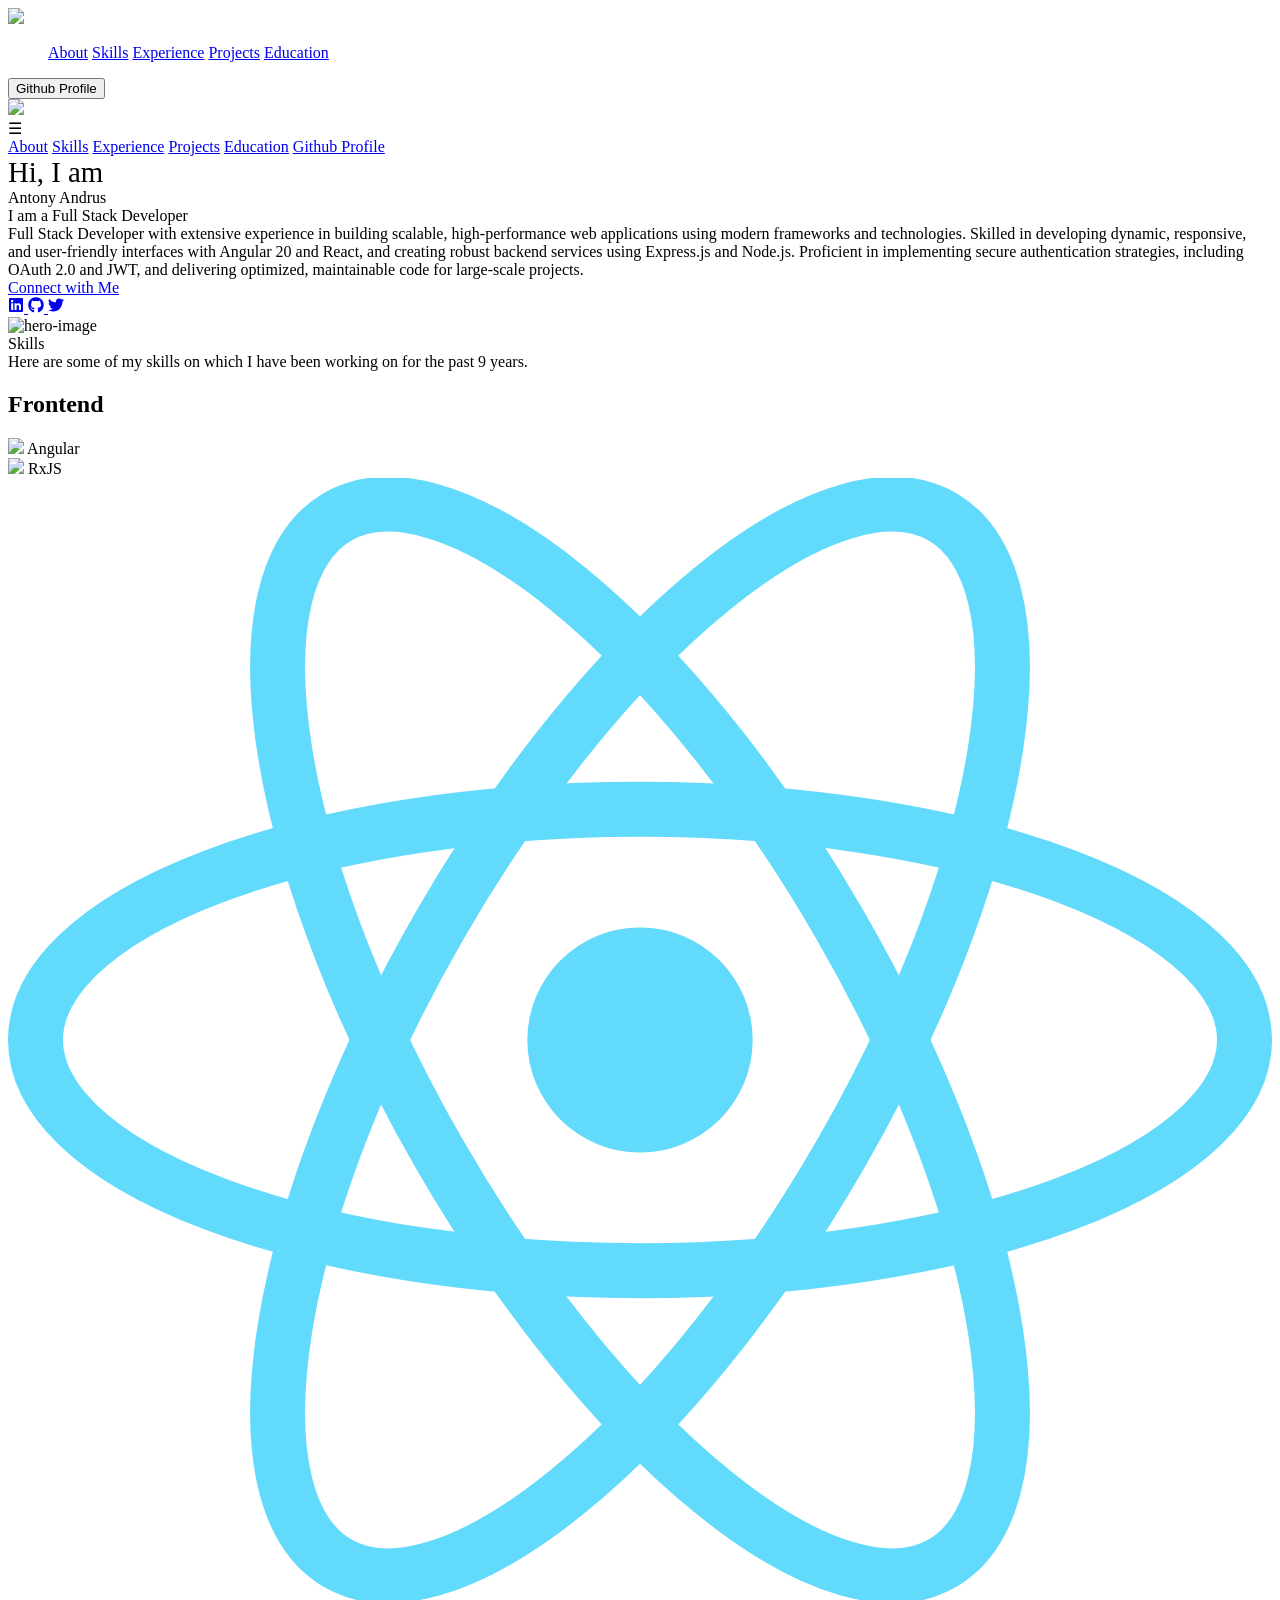
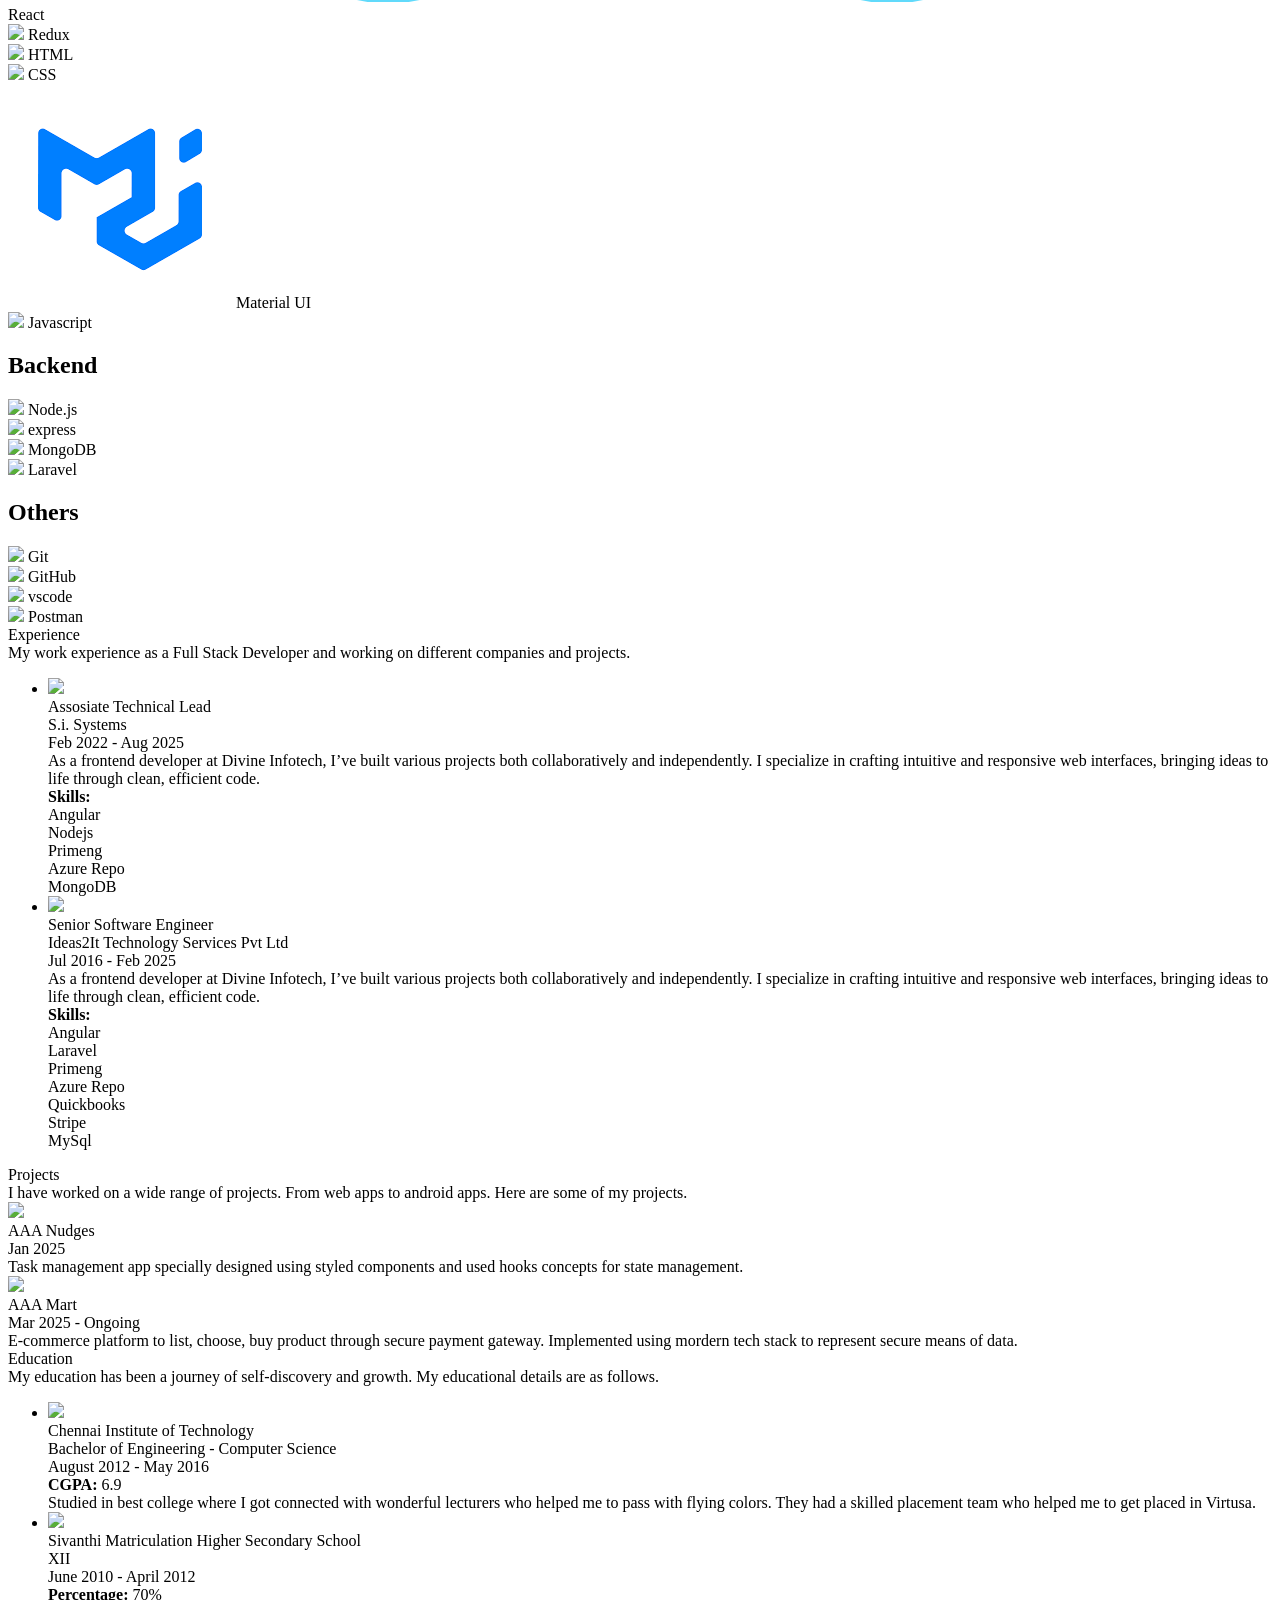
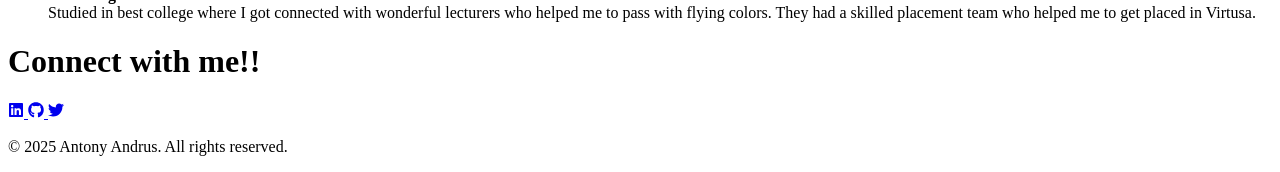
==== commit bf546c4a: "Fix: Media Queries" ====
--- a/docs/index.html
+++ b/docs/index.html
@@ -3,6 +3,7 @@
 
 <head>
     <meta charset="UTF-8">
+    <title>Antony Andrus</title>
     <base href="/aaa-portfolio/">
     <meta name='target' content='all'>
     <meta name='rating' content='General'>
@@ -18,50 +19,36 @@
     <meta name="keywords" content="html, meta, tags, web development">
     <meta name="author" content="Antony Andrus, antonyandrus@gmail.com">
     <meta name="viewport" content="width=device-width, initial-scale=1.0">
-    <link rel="stylesheet" href="./assets/styles/_main.css">
-    <link rel="stylesheet" href="./assets/styles/_media.css">
+    <link rel="stylesheet" href="./assets/css/main.css">
+    <link rel="stylesheet" href="./assets/css/media.css">
+    <link rel="icon" type="image/x-icon" href="./assets/images/andrus_prof_initial.png">
 </head>
 
 <body>
     <div class="layout">
-        <div class="header">
+        <div class="top-header">
             <img src="./assets/images/andrus_prof_initial.png" />
             <ul class="sub-header">
                 <a href="#about">About</a>
-                <a href="#about">Skills</a>
-                <a href="#about">Experience</a>
-                <a href="#about">Projects</a>
-                <a href="#about">Education</a>
+                <a href="#skills">Skills</a>
+                <a href="#experience">Experience</a>
+                <a href="#projects">Projects</a>
+                <a href="#education">Education</a>
             </ul>
-            <button>Github Profile</button>
+            <button onclick="window.open('https://github.com/antonyandrews', '_blank')">Github Profile</button>
         </div>
         <div class="mobile-header">
             <img src="./assets/images/andrus_prof_initial.png" />
-            <div id="menuToggle" class="burger-menu">
-                <input type="checkbox" id="menuCheckbox" />
-                <span></span>
-                <span></span>
-                <span></span>
-                <!-- <div class="menu-list">
-
-                </div>
-                <ul id="menu" class="menu">
-                    <li>
-                        <a href="#">
-                            <label for="menuCheckbox" onclick="this.parentNode.click();">Home</label>
-                        </a>
-                    </li>
-                    <li>
-                        <a href="#about">
-                            <label for="menuCheckbox" onclick="this.parentNode.click();">About</label>
-                        </a>
-                    </li>
-                    <li><label for="menuCheckbox"><a>Info</a></label></li>
-                    <li><label for="menuCheckbox"><a>Contact</a></label></li>
-                    <li>
-                        <a href="https://erikterwan.com/" target="_blank">Show me more</a>
-                    </li>
-                </ul> -->
+            <div class="menu-icon" id="menu-icon">
+                ☰
+            </div>
+            <div class="menu-card" id="menu-card">
+                <a href="#about">About</a>
+                <a href="#skills">Skills</a>
+                <a href="#experience">Experience</a>
+                <a href="#projects">Projects</a>
+                <a href="#education">Education</a>
+                <a href="https://github.com/antonyandrews" target="_blank">Github Profile</a>
             </div>
         </div>
         <div id="about" class="about">
@@ -241,7 +228,7 @@
                                                     Assosiate Technical Lead
                                                 </div>
                                                 <div class="name">
-                                                    S.i. IT Consultancy service (INDIA) Pvt Ltd
+                                                    S.i. Systems
                                                 </div>
                                                 <div class="years">
                                                     Feb 2022 - Aug 2025
@@ -518,6 +505,14 @@
             </footer>
         </div>
     </div>
+    <script>
+        const menuIcon = document.getElementById('menu-icon');
+        const menuCard = document.getElementById('menu-card');
+
+        menuIcon.addEventListener('click', () => {
+            menuCard.classList.toggle('open');
+        });
+    </script>
 </body>
 
 </html>
--- a/docs/assets/css/main.css
+++ b/docs/assets/css/main.css
@@ -0,0 +1,864 @@
+* {
+    box-sizing: border-box;
+    font-family: Poppins, sans-serif;
+    margin: 0;
+    padding: 0;
+}
+
+html,
+body {
+    width: 100%;
+    overflow-x: hidden;
+}
+
+audio,
+canvas,
+embed,
+iframe,
+img,
+object,
+svg,
+video {
+    display: block;
+}
+
+menu,
+ol,
+ul {
+    list-style: none;
+    margin: 0;
+    padding: 0;
+}
+
+img,
+video {
+    max-width: 100%;
+}
+
+.layout .top-header {
+    display: flex;
+    gap: 1rem;
+    justify-content: space-around;
+    position: fixed;
+    padding: 1rem;
+    width: 100%;
+    z-index: 9;
+    background-color: #ffffff;
+}
+
+.layout .mobile-header {
+    display: flex;
+    gap: 1;
+    justify-content: space-around;
+    position: sticky;
+    padding: 1rem;
+    z-index: 10;
+}
+
+.layout .top-header img {
+    width: 3rem;
+    height: 3rem;
+    border-radius: 0.5rem;
+}
+
+.layout .top-header .sub-header {
+    padding: 0;
+    display: flex;
+    gap: 4rem;
+    align-items: center;
+    justify-content: space-evenly;
+}
+
+.layout .top-header .sub-header a {
+    text-decoration: none;
+    color: #005BAC;
+}
+
+.layout .top-header button {
+    color: #005BAC;
+    padding: 10px 20px;
+    border: 1px solid #005BAC;
+    text-align: center;
+    text-decoration: none;
+    display: inline-block;
+    font-size: 16px;
+    cursor: pointer;
+    transition: background-color 0.3s ease;
+    border-radius: 1.5rem;
+}
+
+.layout .about {
+    display: flex;
+    -webkit-box-pack: center;
+    justify-content: center;
+    padding: 80px 30px;
+}
+
+.layout .about .profile {
+    position: relative;
+    display: flex;
+    -webkit-box-pack: justify;
+    justify-content: space-between;
+    -webkit-box-align: center;
+    align-items: center;
+    width: 100%;
+    max-width: 1100px;
+}
+
+.layout .about .profile .content {
+    order: 1;
+    width: 100%;
+}
+
+.layout .about .profile .content .name {
+    font-weight: 700;
+    font-size: 50px;
+    line-height: 68px;
+}
+
+.layout .about .profile .content .designation {
+    font-weight: 600;
+    font-size: 32px;
+    display: flex;
+    gap: 12px;
+    line-height: 68px;
+}
+
+.layout .about .profile .content .intro {
+    font-size: 18px;
+    line-height: 32px;
+    margin-bottom: 42px;
+}
+
+.layout .about .profile .content .linkedin-connect {
+    appearance: button;
+    width: 95%;
+    max-width: 300px;
+    text-align: center;
+    cursor: pointer;
+    font-size: 20px;
+    font-weight: 600;
+    text-decoration: none;
+    padding: 16px 0px;
+    border-radius: 8px;
+    border: 2px solid #005BAC;
+    border-image: initial;
+    transition: 0.4s ease-in-out;
+    color: #005BAC;
+}
+
+.layout .about .profile .content .social-websites {
+    display: flex;
+    -webkit-box-pack: start;
+    justify-content: start;
+    -webkit-box-align: center;
+    align-items: center;
+    gap: 40px;
+    margin-top: 30px;
+}
+
+.layout .about .profile .content a {
+    color: #005BAC;
+    font-size: 28px;
+    transition: transform 0.3s ease-in-out;
+}
+
+.layout .about .profile .image {
+    width: 100%;
+    display: flex;
+    order: 2;
+    -webkit-box-pack: end;
+    justify-content: end;
+    gap: 12px;
+}
+
+.layout .about .profile .image .content {
+    position: relative;
+    width: 100%;
+    height: 100%;
+    max-width: 400px;
+    max-height: 400px;
+    border-radius: 50%;
+    border: 2px solid #005BAC;
+}
+
+/* Skills and Experience start */
+
+.layout .skill-experiences {
+    background: linear-gradient(38.73deg, rgba(204, 0, 187, 0.15) 0%, rgba(201, 32, 184, 0) 50%), linear-gradient(141.27deg, rgba(0, 70, 209, 0) 50%, rgba(0, 70, 209, 0.15) 100%);
+    width: 100%;
+    clip-path: polygon(0px 0px, 100% 0px, 100% 100%, 30% 98%, 0px 100%);
+}
+
+/* Skill List start */
+
+.layout .skill-experiences .skill-list {
+    display: flex;
+    flex-direction: column;
+    -webkit-box-pack: center;
+    justify-content: center;
+    position: relative;
+    z-index: 1;
+    -webkit-box-align: center;
+    align-items: center;
+}
+
+.layout .skill-experiences .skill-list .content {
+    position: relative;
+    display: flex;
+    -webkit-box-pack: justify;
+    justify-content: space-between;
+    -webkit-box-align: center;
+    align-items: center;
+    flex-direction: column;
+    width: 100%;
+    max-width: 1100px;
+    gap: 12px;
+}
+
+.layout .skill-experiences .skill-list .content .header {
+    font-size: 42px;
+    text-align: center;
+    font-weight: 600;
+    margin-top: 20px;
+}
+
+.layout .skill-experiences .skill-list .content .info {
+    font-size: 18px;
+    text-align: center;
+    max-width: 600px;
+}
+
+.layout .skill-experiences .skill-list .content .skill-boxes {
+    width: 100%;
+    display: flex;
+    flex-wrap: wrap;
+    margin-top: 30px;
+    gap: 30px;
+    -webkit-box-pack: center;
+    justify-content: center;
+}
+
+.layout .skill-experiences .skill-list .content .skill-boxes .box {
+    width: 100%;
+    max-width: 500px;
+    border: 0.1px solid #005BAC;
+    box-shadow: rgba(23, 92, 230, 0.15) 0px 4px 24px;
+    border-radius: 16px;
+    padding: 18px 36px;
+}
+
+.layout .skill-experiences .skill-list .content .skill-boxes .box .box-header {
+    font-size: 28px;
+    font-weight: 600;
+    margin-bottom: 20px;
+    text-align: center;
+}
+
+.layout .skill-experiences .skill-list .content .skill-boxes .box .box-contents {
+    display: flex;
+    -webkit-box-pack: center;
+    justify-content: center;
+    flex-wrap: wrap;
+    gap: 12px;
+    margin-bottom: 20px;
+}
+
+.layout .skill-experiences .skill-list .content .skill-boxes .box .box-contents .content {
+    font-size: 16px;
+    font-weight: 400;
+    border: 1px solid #005BAC;
+    border-radius: 12px;
+    padding: 12px 16px;
+    display: flex;
+    -webkit-box-align: center;
+    align-items: center;
+    -webkit-box-pack: center;
+    justify-content: center;
+    gap: 8px;
+    max-width: 150px;
+    flex-direction: row;
+}
+
+.layout .skill-experiences .skill-list .content .skill-boxes .box .box-contents .content img {
+    width: 24px;
+    height: 24px;
+}
+
+/* /* Skill List End */
+/* Experience List start */
+
+.layout .skill-experiences .experience-list {
+    display: flex;
+    flex-direction: column;
+    -webkit-box-pack: center;
+    justify-content: center;
+    position: relative;
+    z-index: 1;
+    -webkit-box-align: center;
+    align-items: center;
+    padding: 40px 0px 80px;
+}
+
+.layout .skill-experiences .experience-list .content {
+    position: relative;
+    display: flex;
+    -webkit-box-pack: justify;
+    justify-content: space-between;
+    -webkit-box-align: center;
+    align-items: center;
+    flex-direction: column;
+    width: 100%;
+    max-width: 1350px;
+    padding: 80px 0px;
+    gap: 12px;
+}
+
+.layout .skill-experiences .experience-list .content .header {
+    font-size: 42px;
+    text-align: center;
+    font-weight: 600;
+    margin-top: 20px;
+}
+
+.layout .skill-experiences .experience-list .content .info {
+    font-size: 18px;
+    text-align: center;
+    max-width: 600px;
+}
+
+.layout .skill-experiences .experience-list .content .experience-boxes {
+    width: 100%;
+    max-width: 1000px;
+    margin-top: 10px;
+    display: flex;
+    flex-direction: column;
+    -webkit-box-align: center;
+    align-items: center;
+    -webkit-box-pack: center;
+    justify-content: center;
+    gap: 12px;
+}
+
+.layout .skill-experiences .experience-list .content .experiences {
+    display: flex;
+    flex-direction: column;
+    padding: 6px 16px;
+    -webkit-box-flex: 1;
+    flex-grow: 1;
+}
+
+.layout .skill-experiences .experience-list .content .experiences .experience {
+    list-style: none;
+    display: flex;
+    position: relative;
+    min-height: 70px;
+}
+
+.layout .skill-experiences .experience-list .content .experiences .experience::before {
+    content: "";
+    flex: 1 1 0%;
+    padding: 6px 16px;
+}
+
+.layout .skill-experiences .experience-list .content .experiences .experience .ruler {
+    display: flex;
+    flex-direction: column;
+    flex: 0 1 0%;
+    -webkit-box-align: center;
+    align-items: center;
+}
+
+.layout .skill-experiences .experience-list .content .experiences .experience .ruler .start {
+    display: flex;
+    align-self: baseline;
+    border-style: solid;
+    border-width: 2px;
+    padding: 4px;
+    border-radius: 50%;
+    box-shadow: none;
+    margin: 11.5px 0px;
+    background-color: transparent;
+    border-color: #005BAC;
+}
+
+.layout .skill-experiences .experience-list .content .experiences .experience .ruler .line {
+    width: 2px;
+    -webkit-box-flex: 1;
+    flex-grow: 1;
+    background-color: #005BAC;
+    ;
+}
+
+.layout .skill-experiences .experience-list .content .experiences .experience .details {
+    margin: 0px;
+    font-family: Roboto, Helvetica, Arial, sans-serif;
+    font-weight: 400;
+    font-size: 1rem;
+    line-height: 1.5;
+    letter-spacing: 0.00938em;
+    flex: 1 1 0%;
+    text-align: left;
+    padding: 12px 16px;
+}
+
+.layout .skill-experiences .experience-list .content .experiences .experience .content {
+    width: 650px;
+    border-radius: 10px;
+    padding: 12px 16px;
+    -webkit-box-pack: justify;
+    justify-content: space-between;
+    position: relative;
+    overflow: hidden;
+    display: flex;
+    flex-direction: column;
+    gap: 12px;
+    transition: 0.3s ease-in-out;
+    border: 0.1px solid rgb(48, 110, 232);
+    box-shadow: rgba(23, 92, 230, 0.15) 0px 4px 24px;
+}
+
+.layout .skill-experiences .experience-list .content .experiences .experience .content .header {
+    width: 100%;
+    display: flex;
+    gap: 12px;
+}
+
+.layout .skill-experiences .experience-list .content .experiences .experience .content .header img {
+    height: 50px;
+    border-radius: 10px;
+    margin-top: 4px;
+}
+
+.layout .skill-experiences .experience-list .content .experiences .experience .content .header .company {
+    width: 100%;
+    display: flex;
+    align-items: start;
+    flex-direction: column;
+}
+
+.layout .skill-experiences .experience-list .content .experiences .experience .content .header .company .designation {
+    font-size: 18px;
+    font-weight: 600;
+}
+
+.layout .skill-experiences .experience-list .content .experiences .experience .content .header .company .name {
+    font-size: 14px;
+    font-weight: 500;
+}
+
+.layout .skill-experiences .experience-list .content .experiences .experience .content .header .company .years {
+    font-size: 12px;
+    font-weight: 400;
+}
+
+.layout .skill-experiences .experience-list .content .experiences .experience .content .responsibility {
+    width: 100%;
+    font-size: 15px;
+    font-weight: 400;
+    margin-bottom: 10px;
+}
+
+.layout .skill-experiences .experience-list .content .experiences .experience .content .responsibility .role {
+    overflow: hidden;
+    display: -webkit-box;
+    max-width: 100%;
+    -webkit-line-clamp: 4;
+    -webkit-box-orient: vertical;
+    text-overflow: ellipsis;
+}
+
+.layout .skill-experiences .experience-list .content .experiences .experience .content .responsibility .skills {
+    width: 100%;
+    display: flex;
+    gap: 12px;
+    margin-top: -10px;
+}
+
+.layout .skill-experiences .experience-list .content .experiences .experience .content .responsibility .skills .list {
+    display: flex;
+    flex-wrap: wrap;
+    gap: 8px;
+}
+
+.layout .skill-experiences .experience-list .content .experiences .experience .content .responsibility .skills .list .items {
+    font-size: 15px;
+    font-weight: 400;
+}
+
+/* Experience End */
+
+/* Projects Start */
+
+.layout .projects-container {
+    background: linear-gradient(343.07deg, rgba(67, 172, 233, 0.06) 5.71%, rgba(45, 134, 202, 0) 64.83%);
+    display: flex;
+    flex-direction: column;
+    -webkit-box-pack: center;
+    justify-content: center;
+    position: relative;
+    z-index: 1;
+    -webkit-box-align: center;
+    align-items: center;
+    clip-path: polygon(0px 0px, 100% 0px, 100% 100%, 100% 98%, 0px 100%);
+}
+
+.layout .projects-container .box {
+    position: relative;
+    display: flex;
+    -webkit-box-pack: justify;
+    justify-content: space-between;
+    -webkit-box-align: center;
+    align-items: center;
+    flex-direction: column;
+    width: 100%;
+    max-width: 1350px;
+    padding: 10px 0px 100px;
+    gap: 12px;
+}
+
+.layout .projects-container .box .header {
+    font-size: 42px;
+    text-align: center;
+    font-weight: 600;
+    margin-top: 20px;
+}
+
+.layout .projects-container .box .info {
+    font-size: 18px;
+    text-align: center;
+    max-width: 600px;
+}
+
+.layout .projects-container .box .project-boxes {
+    display: flex;
+    -webkit-box-pack: center;
+    justify-content: center;
+    -webkit-box-align: center;
+    align-items: center;
+    gap: 28px;
+    flex-wrap: wrap;
+}
+
+.layout .projects-container .box .project-boxes .project {
+    width: 330px;
+    height: 355px;
+    cursor: pointer;
+    border-radius: 10px;
+    box-shadow: rgba(75, 202, 237, 0.4) 0px 0px 12px 4px;
+    overflow: hidden;
+    padding: 26px 20px;
+    display: flex;
+    flex-direction: column;
+    gap: 14px;
+    transition: 0.5s ease-in-out;
+}
+
+.layout .projects-container .box .project-boxes .project img {
+    width: 100%;
+    height: 180px;
+    background-color: rgb(255, 255, 255);
+    border-radius: 10px;
+    box-shadow: rgba(0, 0, 0, 0.3) 0px 0px 16px 2px;
+}
+
+.layout .projects-container .box .project-boxes .project .details {
+    width: 100%;
+    display: flex;
+    flex-direction: column;
+    gap: 0px;
+    padding: 0px 2px;
+}
+
+.layout .projects-container .box .project-boxes .project .details .title {
+    font-size: 20px;
+    font-weight: 600;
+    display: -webkit-box;
+    max-width: 100%;
+    -webkit-line-clamp: 2;
+    -webkit-box-orient: vertical;
+    overflow: hidden;
+    text-overflow: ellipsis;
+}
+
+.layout .projects-container .box .project-boxes .project .details .timeline {
+    font-size: 12px;
+    margin-left: 2px;
+    font-weight: 400;
+}
+
+.layout .projects-container .box .project-boxes .project .details .description {
+    font-weight: 400;
+    overflow: hidden;
+    margin-top: 8px;
+    display: -webkit-box;
+    max-width: 100%;
+    -webkit-line-clamp: 3;
+    -webkit-box-orient: vertical;
+    text-overflow: ellipsis;
+}
+
+.layout .projects-container .box .project-boxes .project .contributors {
+    display: flex;
+    -webkit-box-align: center;
+    align-items: center;
+    padding-left: 10px;
+}
+
+.layout .projects-container .box .project-boxes .project .contributors img {
+    width: 38px;
+    height: 38px;
+    border-radius: 50%;
+    margin-left: -10px;
+    box-shadow: rgba(75, 202, 237, 0.4) 0px 0px 10px;
+    border: 3px solid #005BAC;
+}
+
+/* Projects End */
+
+/* Education Starts */
+.layout .education-contact {
+    background: linear-gradient(38.73deg, rgba(204, 0, 187, 0.15) 0%, rgba(201, 32, 184, 0) 50%), linear-gradient(141.27deg, rgba(0, 70, 209, 0) 50%, rgba(0, 70, 209, 0.15) 100%);
+    width: 100%;
+    clip-path: polygon(0px 0px, 100% 0px, 100% 100%, 30% 98%, 0px 100%);
+}
+
+.layout .education-contact .education-list {
+    display: flex;
+    flex-direction: column;
+    -webkit-box-pack: center;
+    justify-content: center;
+    position: relative;
+    z-index: 1;
+    -webkit-box-align: center;
+    align-items: center;
+    padding: 0px 0px 60px;
+}
+
+.layout .education-contact .education-list .container {
+    position: relative;
+    display: flex;
+    -webkit-box-pack: justify;
+    justify-content: space-between;
+    -webkit-box-align: center;
+    align-items: center;
+    flex-direction: column;
+    width: 100%;
+    max-width: 1350px;
+    padding: 40px 0px 0px;
+    gap: 12px;
+}
+
+.layout .education-contact .education-list .container .title {
+    font-size: 42px;
+    text-align: center;
+    font-weight: 600;
+    margin-top: 20px;
+}
+
+.layout .education-contact .education-list .container .description {
+    font-size: 18px;
+    text-align: center;
+    max-width: 600px;
+}
+
+.layout .education-contact .education-list .container .listings {
+    width: 100%;
+    max-width: 1000px;
+    margin-top: 10px;
+    display: flex;
+    flex-direction: column;
+    -webkit-box-align: center;
+    align-items: center;
+    -webkit-box-pack: center;
+    justify-content: center;
+    gap: 12px;
+}
+
+.layout .education-contact .education-list .container .listings .list {
+    display: flex;
+    flex-direction: column;
+    padding: 6px 16px;
+    -webkit-box-flex: 1;
+    flex-grow: 1;
+}
+
+.layout .education-contact .education-list .container .listings .list .item {
+    list-style: none;
+    display: flex;
+    position: relative;
+    min-height: 70px;
+}
+
+.layout .education-contact .education-list .container .listings .list .item::before {
+    content: "";
+    flex: 1 1 0%;
+    padding: 6px 16px;
+}
+
+.layout .education-contact .education-list .container .listings .list .item .content {
+    margin: 0px;
+    font-family: Roboto, Helvetica, Arial, sans-serif;
+    font-weight: 400;
+    font-size: 1rem;
+    line-height: 1.5;
+    letter-spacing: 0.00938em;
+    flex: 1 1 0%;
+    text-align: left;
+    padding: 12px 16px;
+}
+
+.layout .education-contact .education-list .container .listings .list .item .content .box {
+    opacity: 1;
+    transform: translateY(0px);
+    transition: opacity 0.6s, transform 0.6s;
+}
+
+.layout .education-contact .education-list .container .listings .list .item .content .box .college {
+    width: 650px;
+    border-radius: 10px;
+    box-shadow: #005BAC 0px 4px 24px;
+    padding: 12px 16px;
+    -webkit-box-pack: justify;
+    justify-content: space-between;
+    position: relative;
+    overflow: hidden;
+    display: flex;
+    flex-direction: column;
+    gap: 12px;
+    transition: 0.3s ease-in-out;
+    border: 0.1px solid #005BAC;
+}
+
+.layout .education-contact .education-list .container .listings .list .item .content .box .college .details {
+    width: 100%;
+    display: flex;
+    gap: 12px;
+}
+
+.layout .education-contact .education-list .container .listings .list .item .content .box .college .details img {
+    height: 50px;
+    background-color: #005BAC;
+    border-radius: 10px;
+    margin-top: 4px;
+}
+
+.layout .education-contact .education-list .container .listings .list .item .content .box .college .details .name {
+    width: 100%;
+    display: flex;
+    flex-direction: column;
+}
+
+.layout .education-contact .education-list .container .listings .list .item .content .box .college .details .name .title {
+    font-size: 18px;
+    font-weight: 600;
+    margin-top: 0;
+    text-align: left;
+}
+
+.layout .education-contact .education-list .container .listings .list .item .content .box .college .details .name .course {
+    font-size: 14px;
+    font-weight: 500;
+}
+
+.layout .education-contact .education-list .container .listings .list .item .content .box .college .details .name .years {
+    font-size: 12px;
+    font-weight: 400;
+}
+
+.layout .education-contact .education-list .container .listings .list .item .content .box .college .grade {
+    font-size: 14px;
+    font-weight: 500;
+}
+
+.layout .education-contact .education-list .container .listings .list .item .content .box .college .desc {
+    width: 100%;
+    font-size: 15px;
+    font-weight: 400;
+    margin-bottom: 10px;
+}
+
+.layout .education-contact .education-list .container .listings .list .item .content .box .college .desc .desc-content {
+    overflow: hidden;
+    display: -webkit-box;
+    max-width: 100%;
+    -webkit-line-clamp: 4;
+    -webkit-box-orient: vertical;
+    text-overflow: ellipsis;
+}
+
+.layout .education-contact .education-list .container .listings .list .item .ruler {
+    display: flex;
+    flex-direction: column;
+    flex: 0 1 0%;
+    -webkit-box-align: center;
+    align-items: center;
+}
+
+.layout .education-contact .education-list .container .listings .list .item .ruler .start {
+    display: flex;
+    align-self: baseline;
+    border-style: solid;
+    border-width: 2px;
+    padding: 4px;
+    border-radius: 50%;
+    box-shadow: none;
+    margin: 11.5px 0px;
+    background-color: transparent;
+    border-color: #005BAC;
+}
+
+.layout .education-contact .education-list .container .listings .list .item .ruler .line {
+    width: 2px;
+    background: #005BAC;
+    -webkit-box-flex: 1;
+    flex-grow: 1;
+}
+
+/* Education Ends */
+
+/* Footer Starts */
+
+.layout .footer {
+    width: 100%;
+    padding: 2rem 0px;
+    display: flex;
+    -webkit-box-pack: center;
+    justify-content: center;
+}
+
+.layout .footer .footer-container {
+    width: 100%;
+    max-width: 1200px;
+    display: flex;
+    flex-direction: column;
+    gap: 14px;
+    -webkit-box-align: center;
+    align-items: center;
+    padding: 1rem;
+}
+
+.layout .footer .footer-container .footer-header {
+    font-weight: 600;
+    font-size: 20px;
+    color: #005BAC;
+}
+
+.layout .footer .footer-container .social-links {
+    display: flex;
+    margin-top: 1rem;
+}
+
+.layout .footer .footer-container .social-links a {
+    display: inline-block;
+    margin: 0px 1rem;
+    font-size: 1.5rem;
+    transition: color 0.2s ease-in-out;
+    color: #005BAC;
+}
+
+.layout .footer .footer-container .social-links p {
+    margin-top: 1.5rem;
+    font-size: 0.9rem;
+    text-align: center;
+}
--- a/docs/assets/css/media.css
+++ b/docs/assets/css/media.css
@@ -0,0 +1,237 @@
+@media screen and (max-width: 1440px) {
+    .layout .mobile-header {
+        display: none;
+    }
+}
+
+@media screen and (max-width: 1024px) {
+    .layout .mobile-header {
+        display: none;
+    }
+}
+
+@media screen and (max-width: 768px) {
+    .layout .mobile-header {
+        display: none;
+    }
+
+    .layout .mobile-header img {
+        width: 3rem;
+        height: 3rem;
+        border-radius: 0.5rem;
+    }
+
+    .layout .top-header .sub-header {
+        gap: 2rem;
+    }
+
+    .layout .about .profile {
+        flex-direction: column;
+    }
+
+    .layout .about .profile .image {
+        order: 1;
+        justify-content: center;
+    }
+
+    .layout .about .profile .content {
+        order: 2;
+        text-align: center;
+    }
+
+    .layout .about .profile .content .designation {
+        justify-content: center;
+    }
+
+    .layout .about .profile .content .social-websites {
+        justify-content: center;
+    }
+}
+
+@media screen and (max-width: 640px) {
+    .layout .top-header {
+        display: none;
+    }
+
+    .layout .mobile-header {
+        display: flex;
+        justify-content: space-between;
+    }
+
+    .layout .mobile-header .menu-icon {
+        font-size: 2rem;
+        cursor: pointer;
+    }
+
+    .layout .mobile-header .menu-card {
+        display: none;
+        flex-direction: column;
+        background: white;
+        position: absolute;
+        top: 60px;
+        right: 10px;
+        width: 200px;
+        border-radius: 10px;
+        box-shadow: 0 5px 10px rgba(0, 0, 0, 0.15);
+        overflow: hidden;
+        transition: max-height 0.3s ease-in-out;
+        z-index: 10;
+    }
+
+    .layout .mobile-header .menu-card a {
+        padding: 1rem;
+        text-decoration: none;
+        color: #333;
+        border-bottom: 1px solid #ddd;
+        cursor: pointer;
+    }
+
+    .layout .mobile-header .menu-card button {
+        color: #005BAC;
+        padding: 10px 20px;
+        border: 1px solid #005BAC;
+        text-align: center;
+        text-decoration: none;
+        display: inline-block;
+        font-size: 16px;
+        cursor: pointer;
+        transition: background-color 0.3s ease;
+        border-radius: 1.5rem;
+    }
+
+    .layout .mobile-header .menu-card a:hover {
+        background: #f0f0f0;
+    }
+
+    .layout .mobile-header .menu-card.open {
+        display: flex;
+        animation: slideDown 0.3s ease-in-out;
+    }
+
+    @keyframes slideDown {
+        0% {
+            opacity: 0;
+            transform: translateY(-10px);
+        }
+
+        100% {
+            opacity: 1;
+            transform: translateY(0);
+        }
+    }
+
+    .layout .about .profile .image .content {
+        max-width: 280px;
+        max-height: 280px;
+    }
+
+    .layout .about .profile .content .name {
+        font-size: 40px;
+        line-height: 48px;
+        margin-bottom: 8px;
+    }
+
+    .layout .about .profile .content .designation {
+        font-size: 22px;
+        line-height: 48px;
+        margin-bottom: 16px;
+    }
+
+    .layout .about .profile .content .intro {
+        font-size: 16px;
+    }
+
+    .layout .skill-experiences .skill-list .content .header {
+        margin-top: 12px;
+        font-size: 32px;
+    }
+
+    .layout .skill-experiences .skill-list .content .info {
+        font-size: 16px;
+    }
+
+    .layout .skill-experiences .experience-list .content .info {
+        margin-top: 12px;
+        font-size: 16px;
+    }
+
+    .layout .skill-experiences .skill-list .content .skill-boxes .box {
+        max-width: 330px;
+        padding: 10px 36px;
+    }
+
+    .layout .skill-experiences .skill-list .content .skill-boxes .box .box-contents .content {
+        font-size: 14px;
+        padding: 6px 12px;
+    }
+
+    .layout .skill-experiences .experience-list .content .experiences .experience .content {
+        padding: 10px;
+        gap: 8px;
+        width: 300px;
+    }
+
+    .layout .skill-experiences .experience-list .content .experiences .experience .content .header .company .designation {
+        font-size: 14px;
+    }
+
+    .layout .skill-experiences .experience-list .content .experiences .experience .content .header .company .name {
+        font-size: 12px;
+    }
+
+    .layout .skill-experiences .experience-list .content .experiences .experience .content .header .company .years {
+        font-size: 10px;
+    }
+
+    .layout .skill-experiences .experience-list .content .experiences .experience .content .responsibility {
+        font-size: 12px;
+    }
+
+    .layout .skill-experiences .experience-list .content .experiences .experience .content .responsibility .skills .list .items {
+        font-size: 12px;
+    }
+
+    .layout .projects-container .box .header {
+        margin-top: 12px;
+        font-size: 32px;
+    }
+
+    .layout .projects-container .box .info {
+        font-size: 16px;
+    }
+
+    .layout .education-contact .education-list .container .title {
+        margin-top: 12px;
+        font-size: 32px;
+    }
+
+    .layout .education-contact .education-list .container .description {
+        font-size: 16px;
+    }
+
+    .layout .education-contact .education-list .container .listings .list .item .content .box .college {
+        padding: 10px;
+        gap: 8px;
+        width: 300px;
+    }
+
+    .layout .education-contact .education-list .container .listings .list .item .content .box .college .details .name .title {
+        font-size: 14px;
+    }
+
+    .layout .education-contact .education-list .container .listings .list .item .content .box .college .details .name .course {
+        font-size: 12px;
+    }
+
+    .layout .education-contact .education-list .container .listings .list .item .content .box .college .details .name .years {
+        font-size: 10px;
+    }
+
+    .layout .education-contact .education-list .container .listings .list .item .content .box .college .grade {
+        font-size: 12px;
+    }
+
+    .layout .education-contact .education-list .container .listings .list .item .content .box .college .desc {
+        font-size: 12px;
+    }
+}
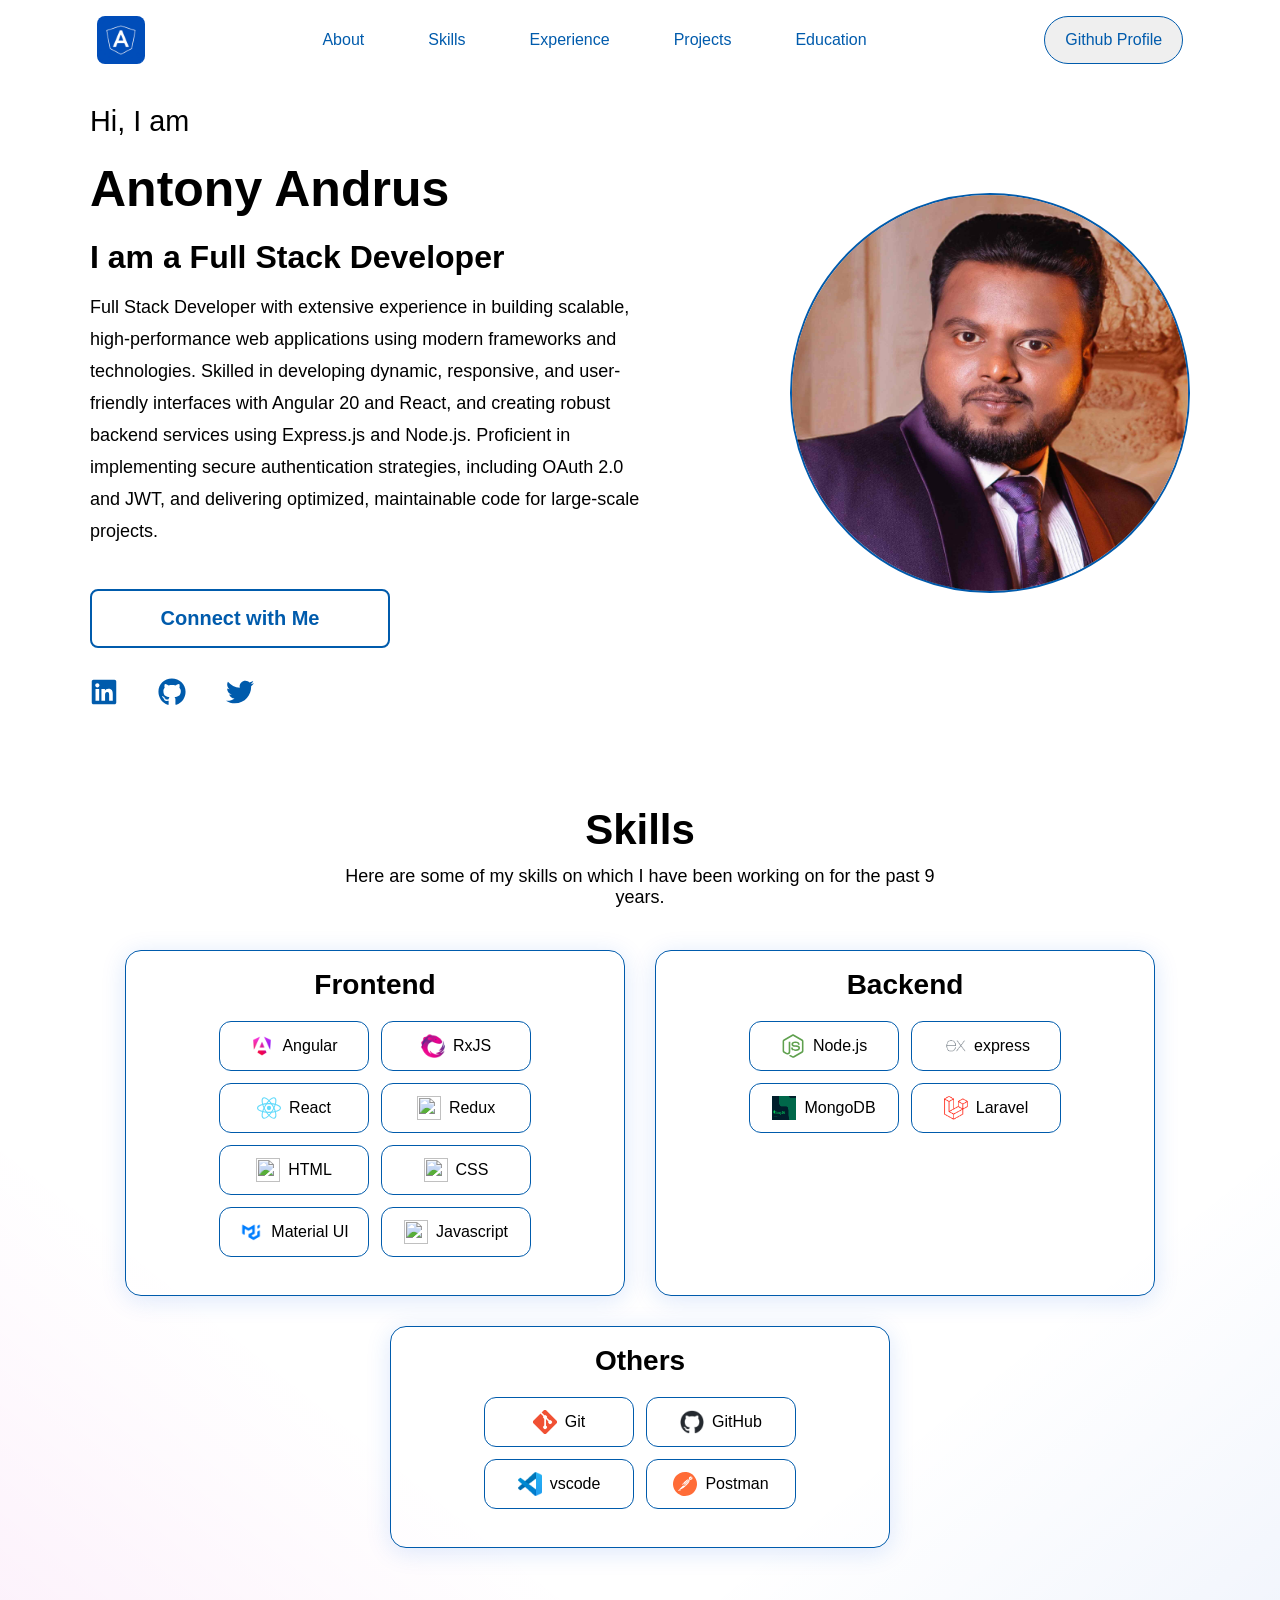
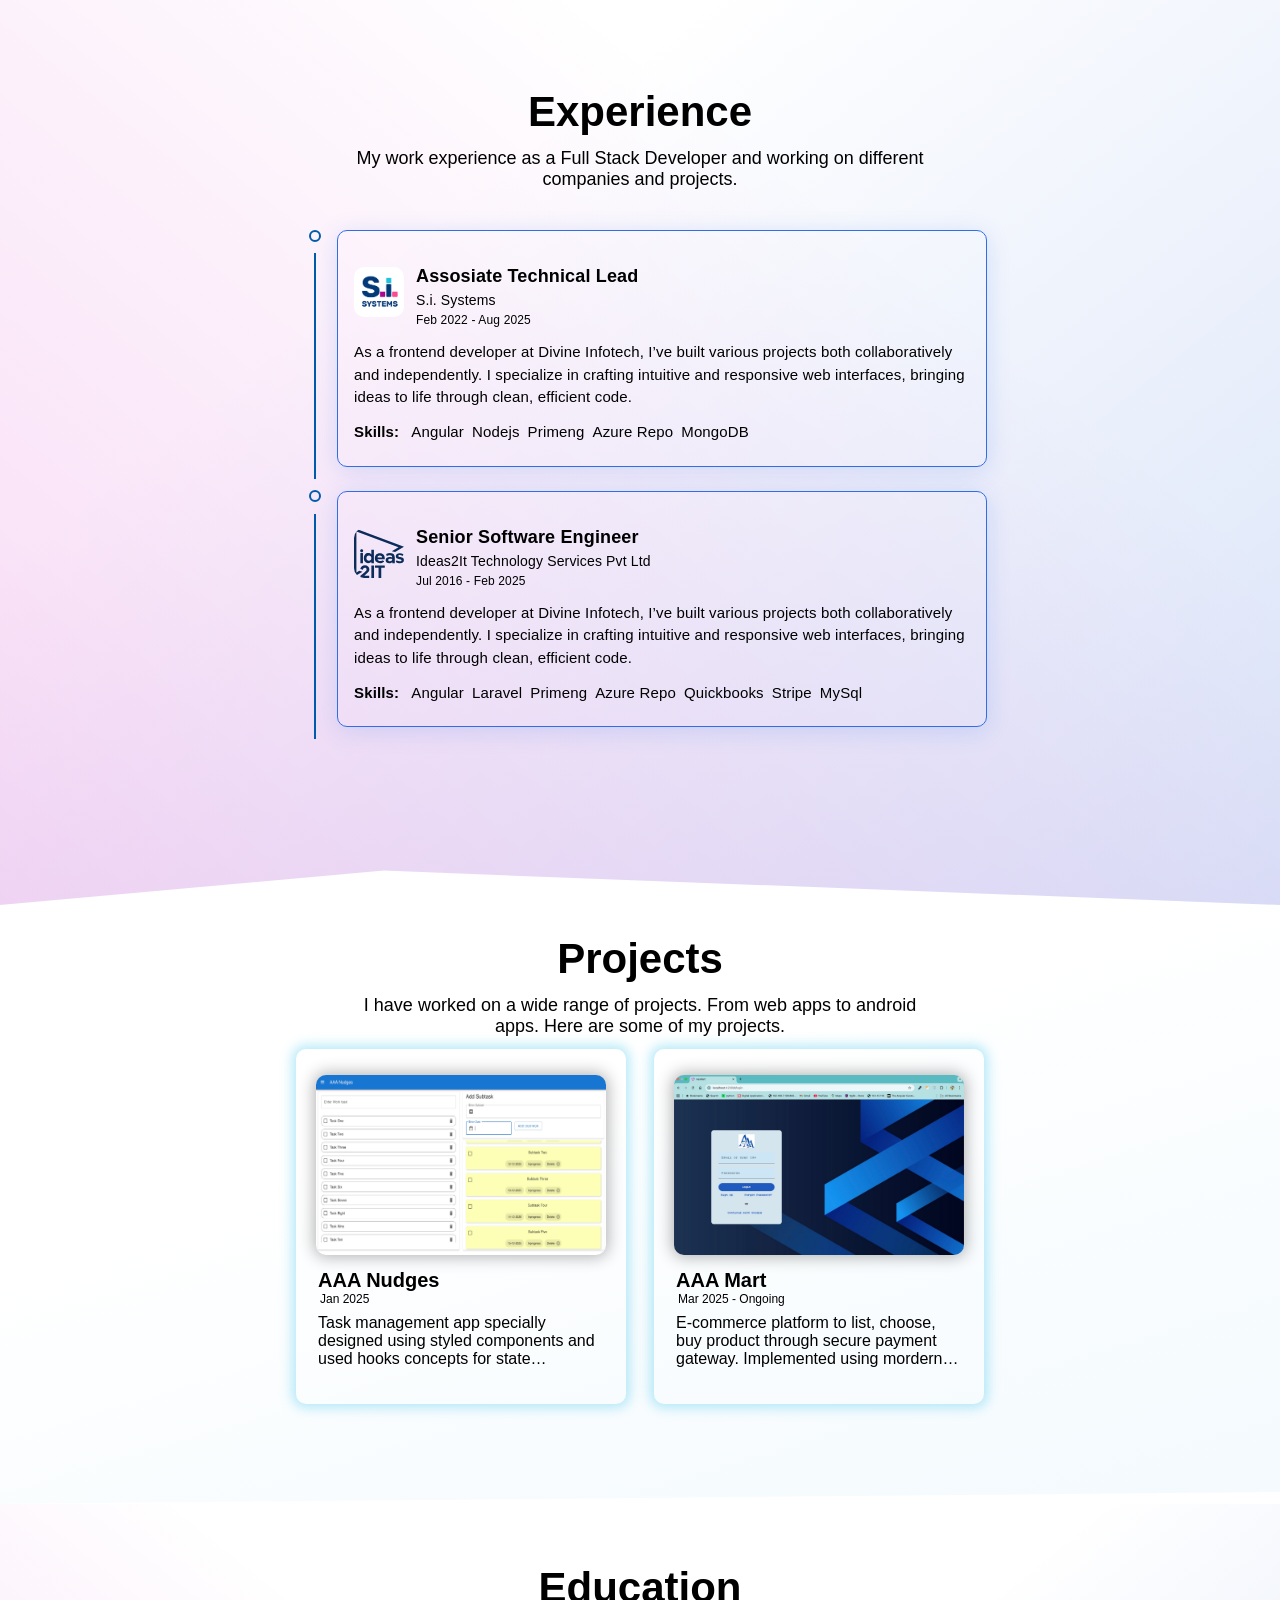
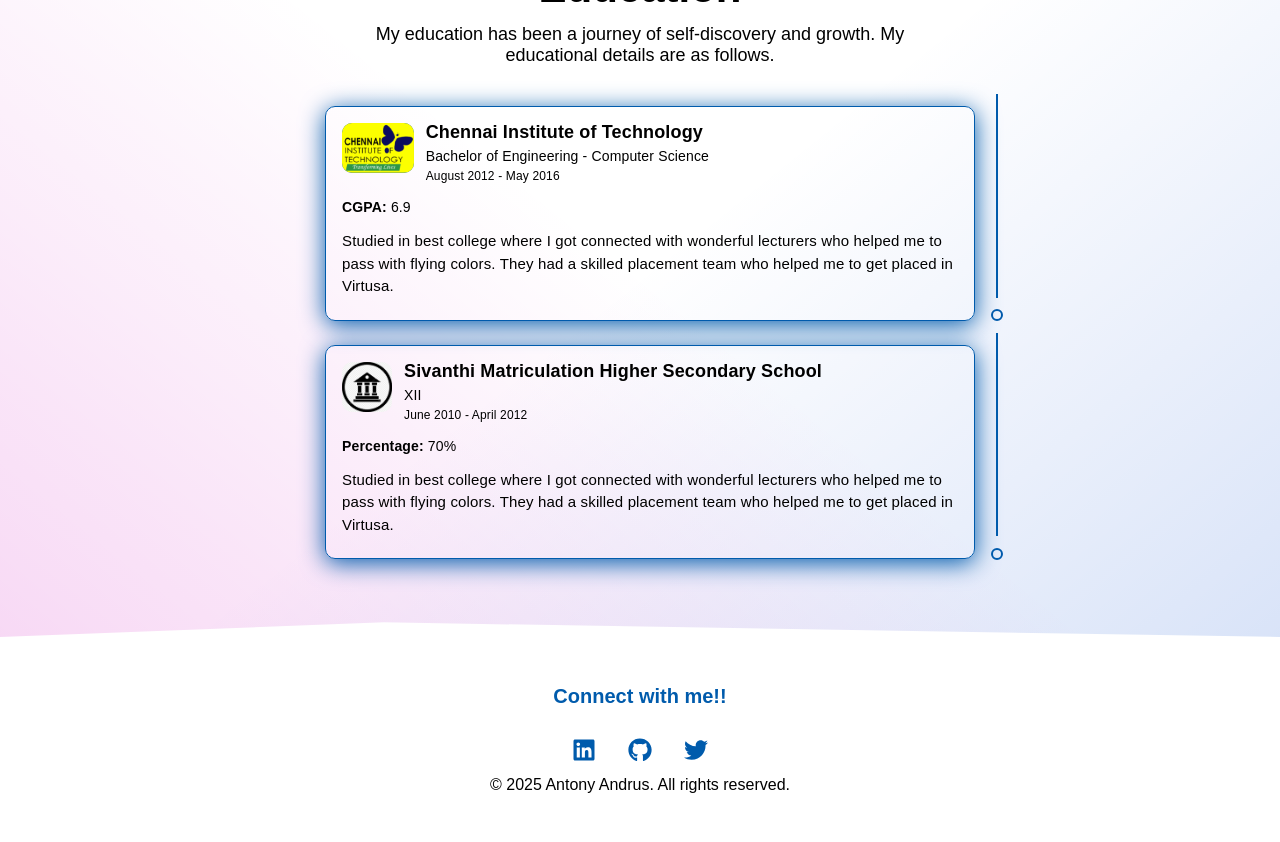
==== commit e5380f60: "Fix: Mobile header position" ====
--- a/docs/index.html
+++ b/docs/index.html
@@ -4,7 +4,7 @@
 <head>
     <meta charset="UTF-8">
     <title>Antony Andrus</title>
-    <base href="/aaa-portfolio/">
+    <!-- <base href="/aaa-portfolio/"> -->
     <meta name='target' content='all'>
     <meta name='rating' content='General'>
     <meta name='coverage' content='Worldwide'>
--- a/docs/assets/css/main.css
+++ b/docs/assets/css/main.css
@@ -50,9 +50,11 @@
     display: flex;
     gap: 1;
     justify-content: space-around;
-    position: sticky;
+    position: fixed;
     padding: 1rem;
-    z-index: 10;
+    width: 100%;
+    z-index: 9;
+    background-color: #ffffff;
 }
 
 .layout .top-header img {
--- a/docs/assets/css/media.css
+++ b/docs/assets/css/media.css
@@ -59,7 +59,7 @@
     }
 
     .layout .mobile-header .menu-icon {
-        font-size: 2rem;
+        font-size: 1.5rem;
         cursor: pointer;
     }
 
@@ -120,6 +120,11 @@
         }
     }
 
+    .layout .mobile-header img {
+        width: 2rem;
+        height: 2rem;
+    }
+
     .layout .about .profile .image .content {
         max-width: 280px;
         max-height: 280px;
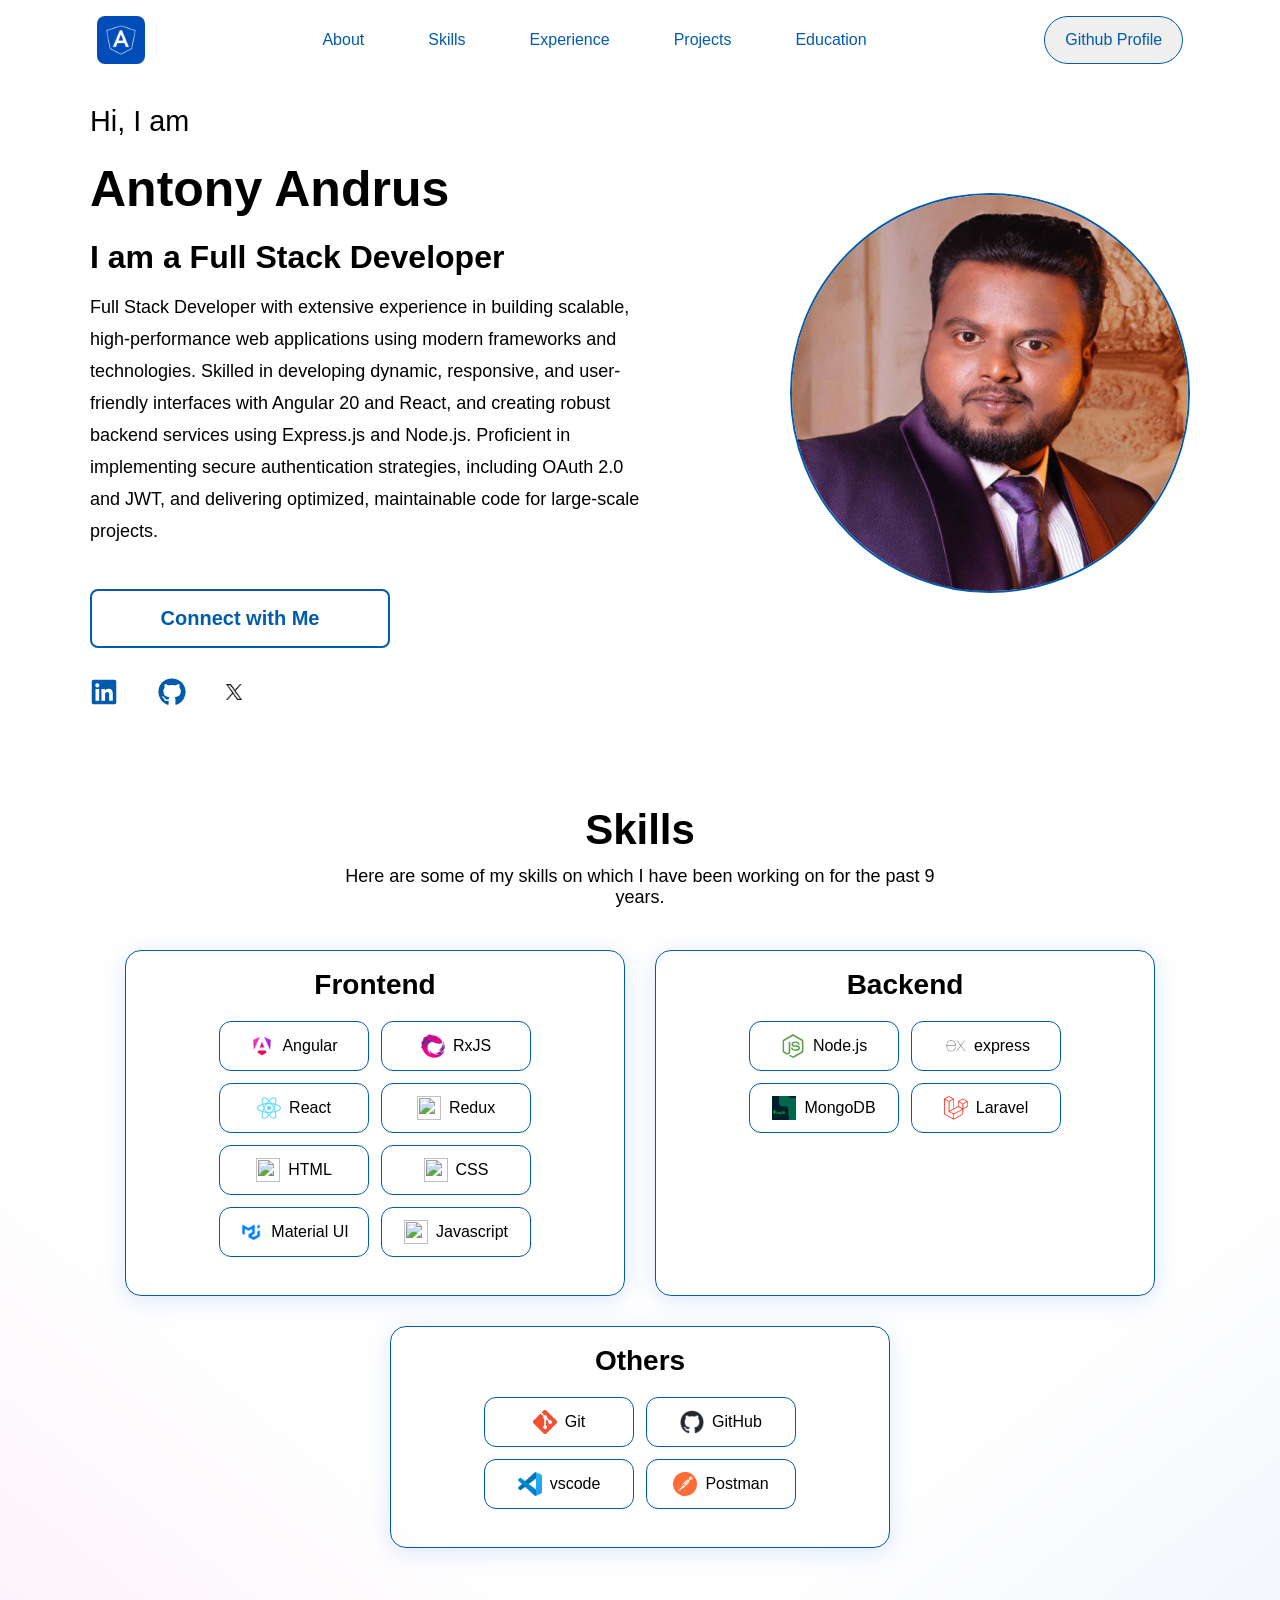
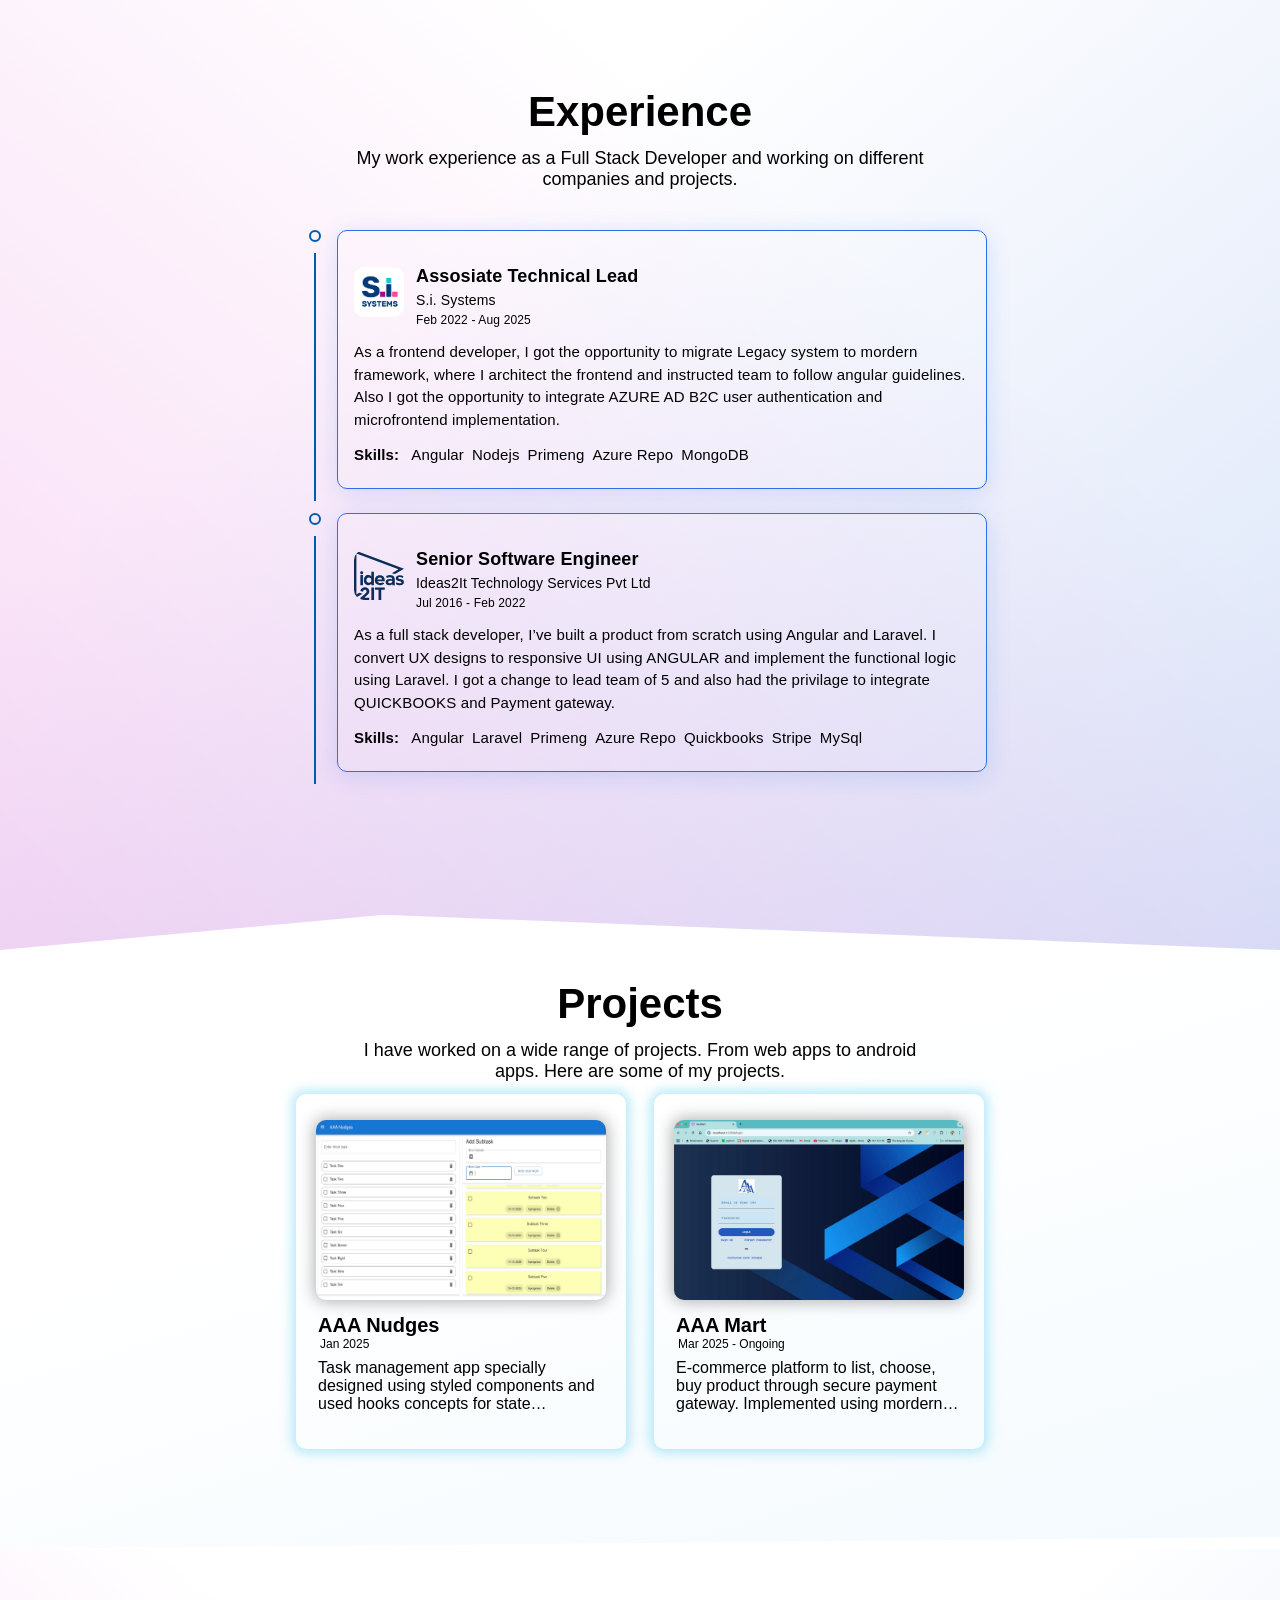
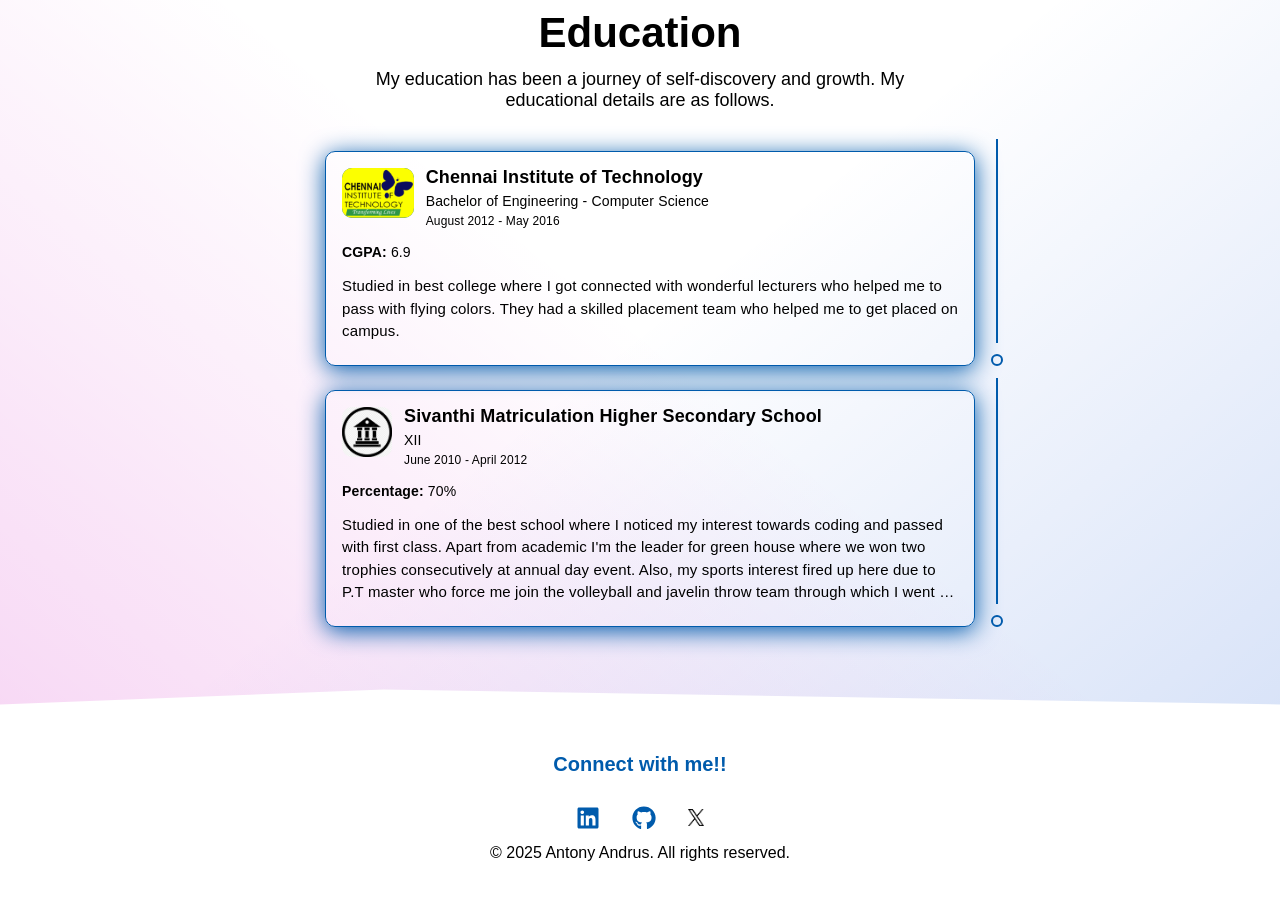
==== commit b59697c7: "Fix: Twitter logo changed" ====
--- a/docs/index.html
+++ b/docs/index.html
@@ -93,12 +93,7 @@
                         </a>
                         <a href="https://x.com/antony_andrus" target="_blank"
                             class="sc-ivTmOn fOdEsf text-blue-400 hover:bg-blue-100 hover:text-blue-400">
-                            <svg stroke="currentColor" fill="currentColor" stroke-width="0" viewBox="0 0 512 512"
-                                height="1em" width="1em" xmlns="http://www.w3.org/2000/svg">
-                                <path
-                                    d="M459.37 151.716c.325 4.548.325 9.097.325 13.645 0 138.72-105.583 298.558-298.558 298.558-59.452 0-114.68-17.219-161.137-47.106 8.447.974 16.568 1.299 25.34 1.299 49.055 0 94.213-16.568 130.274-44.832-46.132-.975-84.792-31.188-98.112-72.772 6.498.974 12.995 1.624 19.818 1.624 9.421 0 18.843-1.3 27.614-3.573-48.081-9.747-84.143-51.98-84.143-102.985v-1.299c13.969 7.797 30.214 12.67 47.431 13.319-28.264-18.843-46.781-51.005-46.781-87.391 0-19.492 5.197-37.36 14.294-52.954 51.655 63.675 129.3 105.258 216.365 109.807-1.624-7.797-2.599-15.918-2.599-24.04 0-57.828 46.782-104.934 104.934-104.934 30.213 0 57.502 12.67 76.67 33.137 23.715-4.548 46.456-13.32 66.599-25.34-7.798 24.366-24.366 44.833-46.132 57.827 21.117-2.273 41.584-8.122 60.426-16.243-14.292 20.791-32.161 39.308-52.628 54.253z">
-                                </path>
-                            </svg>
+                            <img src="./assets/images/logo-black.png"/>
                         </a>
                     </div>
                 </div>
@@ -237,10 +232,10 @@
                                         </div>
                                         <div class="responsibility">
                                             <span class="role">
-                                                As a frontend developer at Divine Infotech, I’ve built various projects
-                                                both collaboratively and independently. I specialize in crafting
-                                                intuitive and responsive web interfaces, bringing ideas to life through
-                                                clean, efficient code.
+                                                As a frontend developer, I got the opportunity to migrate Legacy system
+                                                to mordern framework, where I architect the frontend and instructed team
+                                                to follow angular guidelines. Also I got the opportunity to integrate
+                                                AZURE AD B2C user authentication and microfrontend implementation.
                                             </span>
                                             <br />
                                             <div class="skills">
@@ -284,16 +279,17 @@
                                                     Ideas2It Technology Services Pvt Ltd
                                                 </div>
                                                 <div class="years">
-                                                    Jul 2016 - Feb 2025
+                                                    Jul 2016 - Feb 2022
                                                 </div>
                                             </div>
                                         </div>
                                         <div class="responsibility">
                                             <span class="role">
-                                                As a frontend developer at Divine Infotech, I’ve built various projects
-                                                both collaboratively and independently. I specialize in crafting
-                                                intuitive and responsive web interfaces, bringing ideas to life through
-                                                clean, efficient code.
+                                                As a full stack developer, I’ve built a product from scratch using
+                                                Angular and Laravel. I convert UX designs to responsive UI using ANGULAR
+                                                and implement the functional logic using Laravel. I got a change to lead
+                                                team of 5 and also had the privilage to integrate QUICKBOOKS and Payment
+                                                gateway.
                                             </span>
                                             <br />
                                             <div class="skills">
@@ -417,7 +413,7 @@
                                                 <span class="desc-content">
                                                     Studied in best college where I got connected with wonderful
                                                     lecturers who helped me to pass with flying colors. They had a
-                                                    skilled placement team who helped me to get placed in Virtusa.
+                                                    skilled placement team who helped me to get placed on campus.
                                                 </span>
                                             </div>
                                         </div>
@@ -451,9 +447,12 @@
                                             </div>
                                             <div class="desc">
                                                 <span class="desc-content">
-                                                    Studied in best college where I got connected with wonderful
-                                                    lecturers who helped me to pass with flying colors. They had a
-                                                    skilled placement team who helped me to get placed in Virtusa.
+                                                    Studied in one of the best school where I noticed my interest
+                                                    towards coding and passed with first class. Apart from academic I'm
+                                                    the leader for green house where we won two trophies consecutively
+                                                    at annual day event. Also, my sports interest fired up here due to
+                                                    P.T master who force me join the volleyball and javelin throw team
+                                                    through which I went to zonal qualifier.
                                                 </span>
                                             </div>
                                         </div>
@@ -493,12 +492,7 @@
                     </a>
                     <a href="https://x.com/antony_andrus" target="_blank"
                         class="sc-ivTmOn fOdEsf text-blue-400 hover:bg-blue-100 hover:text-blue-400">
-                        <svg stroke="currentColor" fill="currentColor" stroke-width="0" viewBox="0 0 512 512"
-                            height="1em" width="1em" xmlns="http://www.w3.org/2000/svg">
-                            <path
-                                d="M459.37 151.716c.325 4.548.325 9.097.325 13.645 0 138.72-105.583 298.558-298.558 298.558-59.452 0-114.68-17.219-161.137-47.106 8.447.974 16.568 1.299 25.34 1.299 49.055 0 94.213-16.568 130.274-44.832-46.132-.975-84.792-31.188-98.112-72.772 6.498.974 12.995 1.624 19.818 1.624 9.421 0 18.843-1.3 27.614-3.573-48.081-9.747-84.143-51.98-84.143-102.985v-1.299c13.969 7.797 30.214 12.67 47.431 13.319-28.264-18.843-46.781-51.005-46.781-87.391 0-19.492 5.197-37.36 14.294-52.954 51.655 63.675 129.3 105.258 216.365 109.807-1.624-7.797-2.599-15.918-2.599-24.04 0-57.828 46.782-104.934 104.934-104.934 30.213 0 57.502 12.67 76.67 33.137 23.715-4.548 46.456-13.32 66.599-25.34-7.798 24.366-24.366 44.833-46.132 57.827 21.117-2.273 41.584-8.122 60.426-16.243-14.292 20.791-32.161 39.308-52.628 54.253z">
-                            </path>
-                        </svg>
+                        <img src="./assets/images/logo-black.png"/>
                     </a>
                 </div>
                 <p>© 2025 Antony Andrus. All rights reserved.</p>
--- a/docs/assets/css/main.css
+++ b/docs/assets/css/main.css
@@ -159,6 +159,10 @@
     margin-top: 30px;
 }
 
+.layout .about .profile .content .social-websites img {
+    width: 1rem;
+}
+
 .layout .about .profile .content a {
     color: #005BAC;
     font-size: 28px;
@@ -849,6 +853,7 @@
 .layout .footer .footer-container .social-links {
     display: flex;
     margin-top: 1rem;
+    align-items: center;
 }
 
 .layout .footer .footer-container .social-links a {
@@ -863,4 +868,8 @@
     margin-top: 1.5rem;
     font-size: 0.9rem;
     text-align: center;
+}
+
+.layout .footer .footer-container .social-links img {
+    width: 1rem;
 }
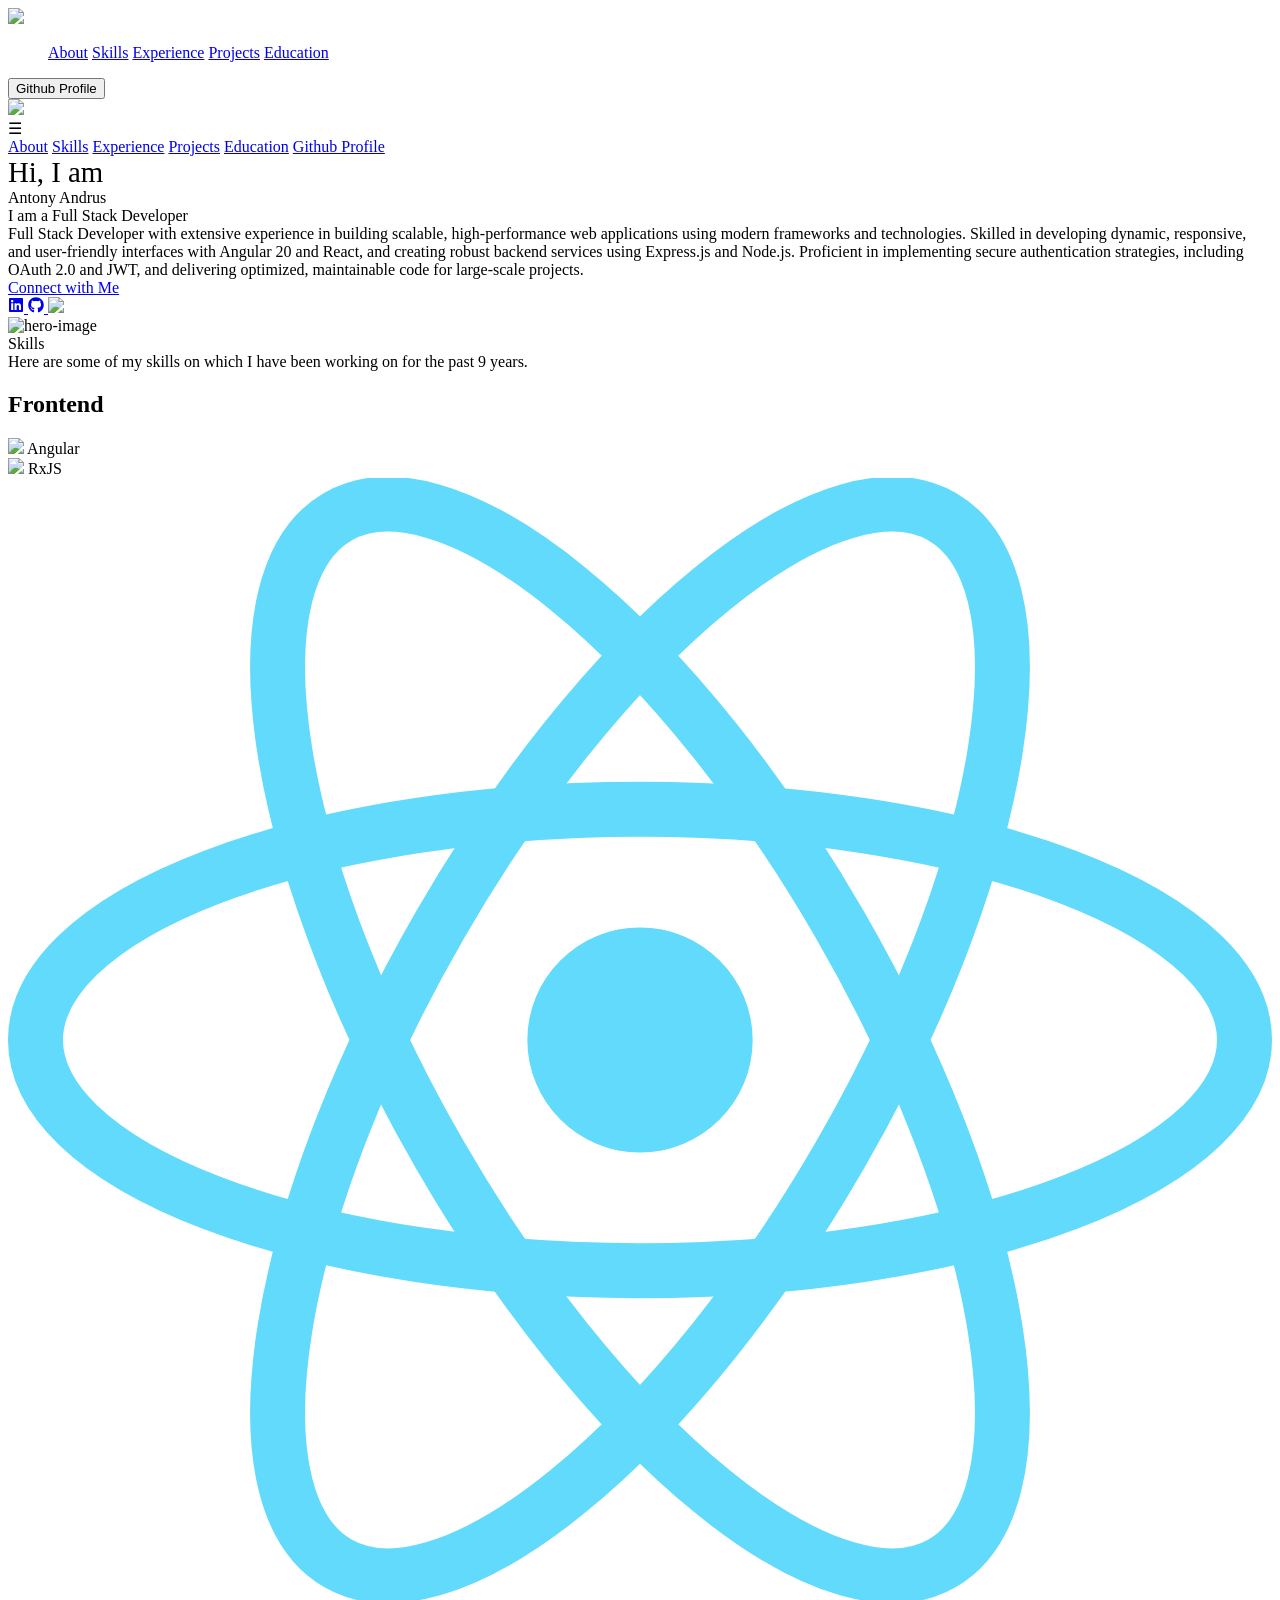
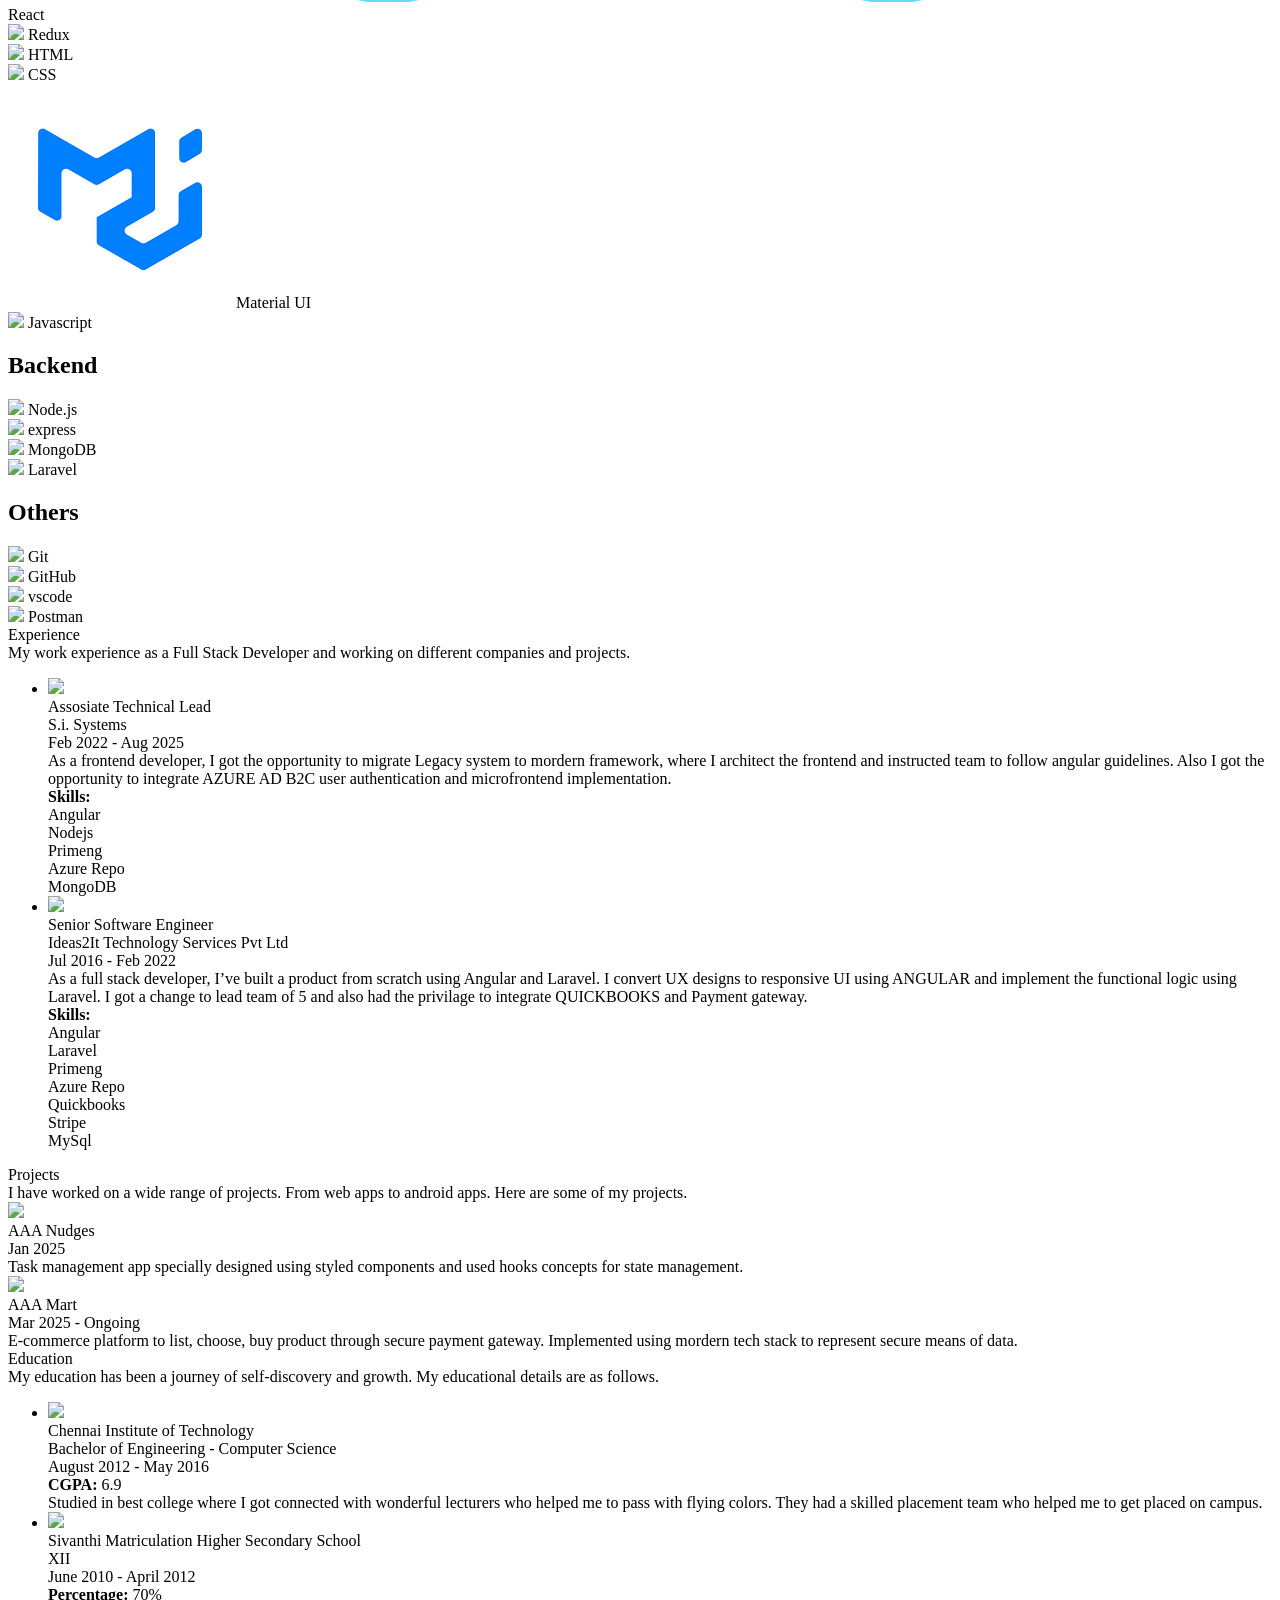
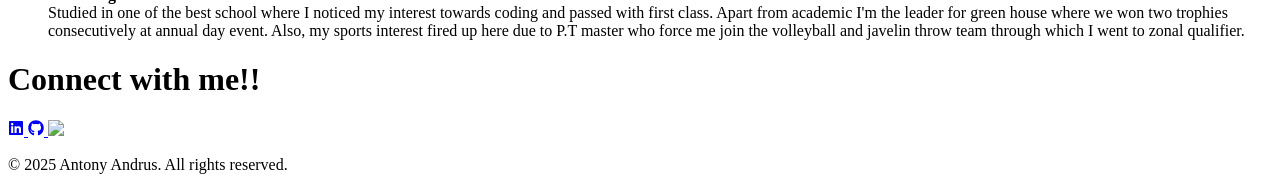
==== commit 33d8b2fa: "Fix: Base Href" ====
--- a/docs/index.html
+++ b/docs/index.html
@@ -4,7 +4,7 @@
 <head>
     <meta charset="UTF-8">
     <title>Antony Andrus</title>
-    <!-- <base href="/aaa-portfolio/"> -->
+    <base href="/aaa-portfolio/">
     <meta name='target' content='all'>
     <meta name='rating' content='General'>
     <meta name='coverage' content='Worldwide'>
